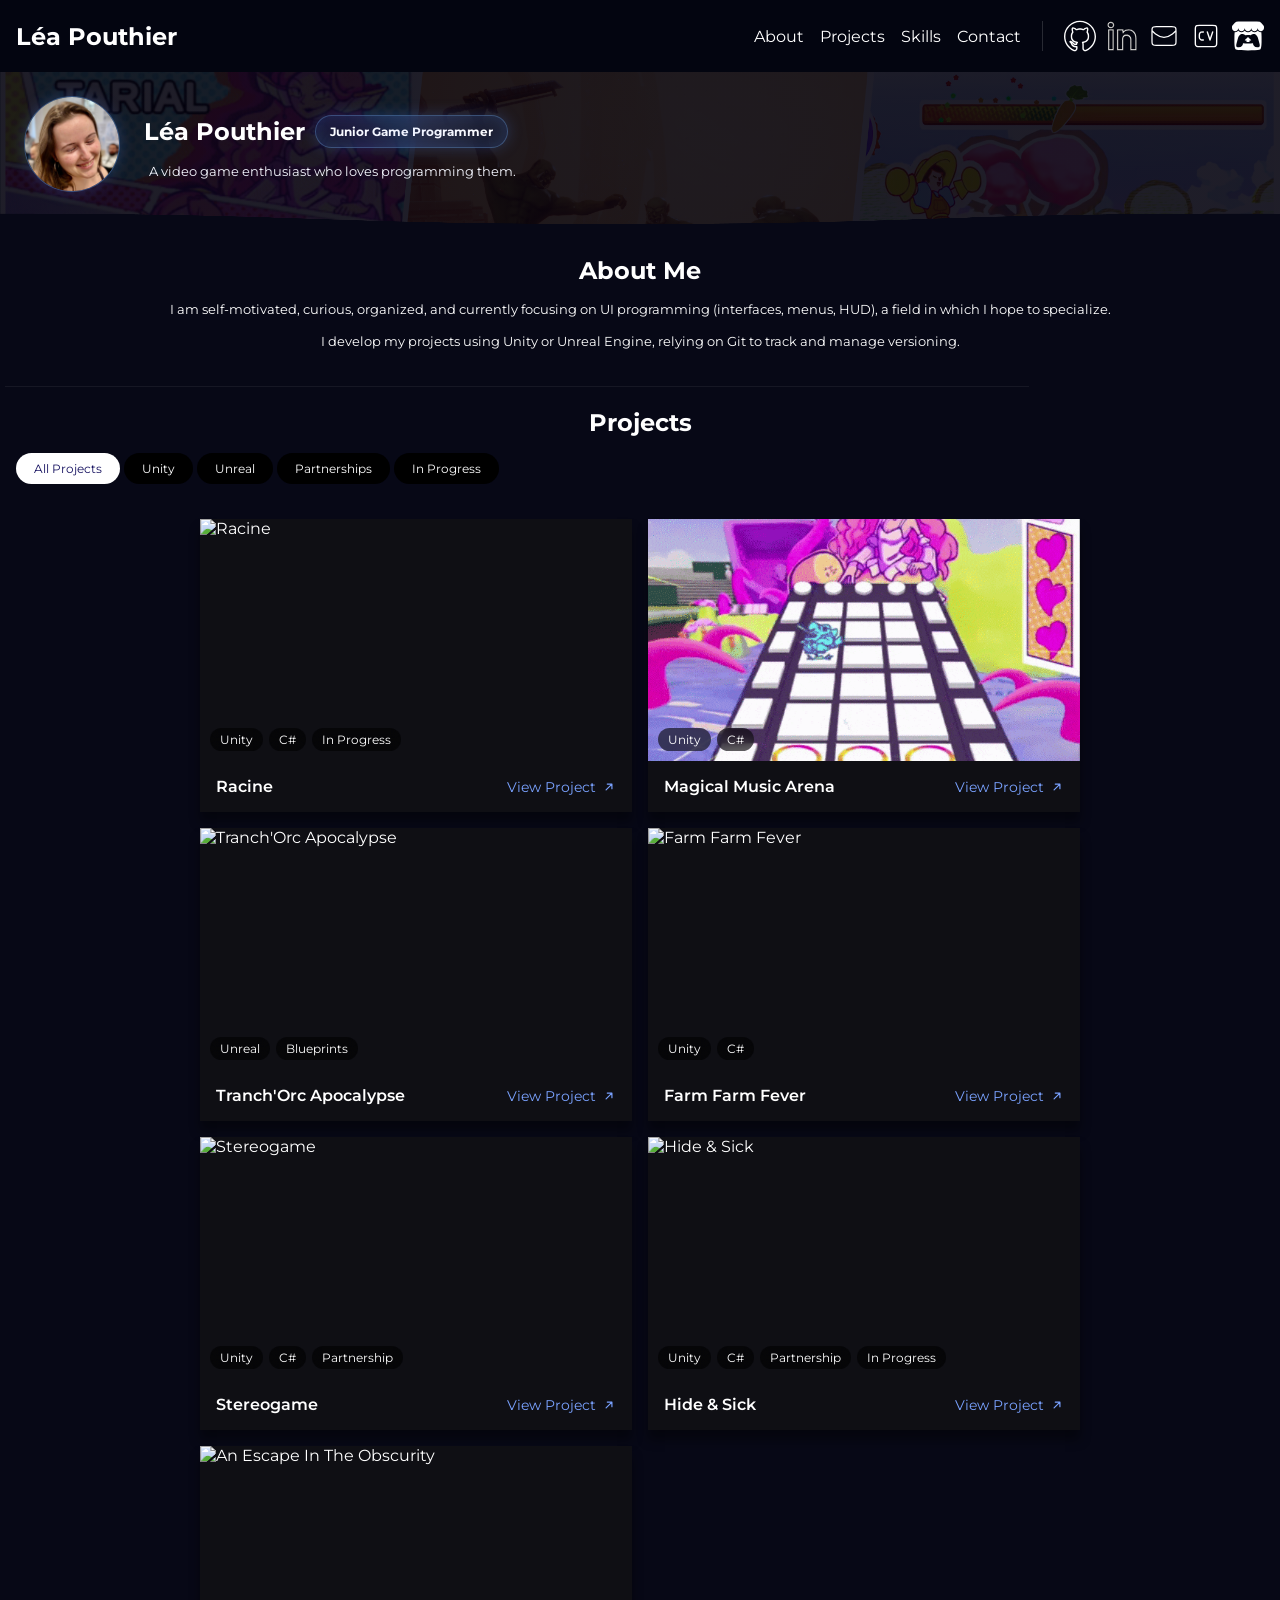
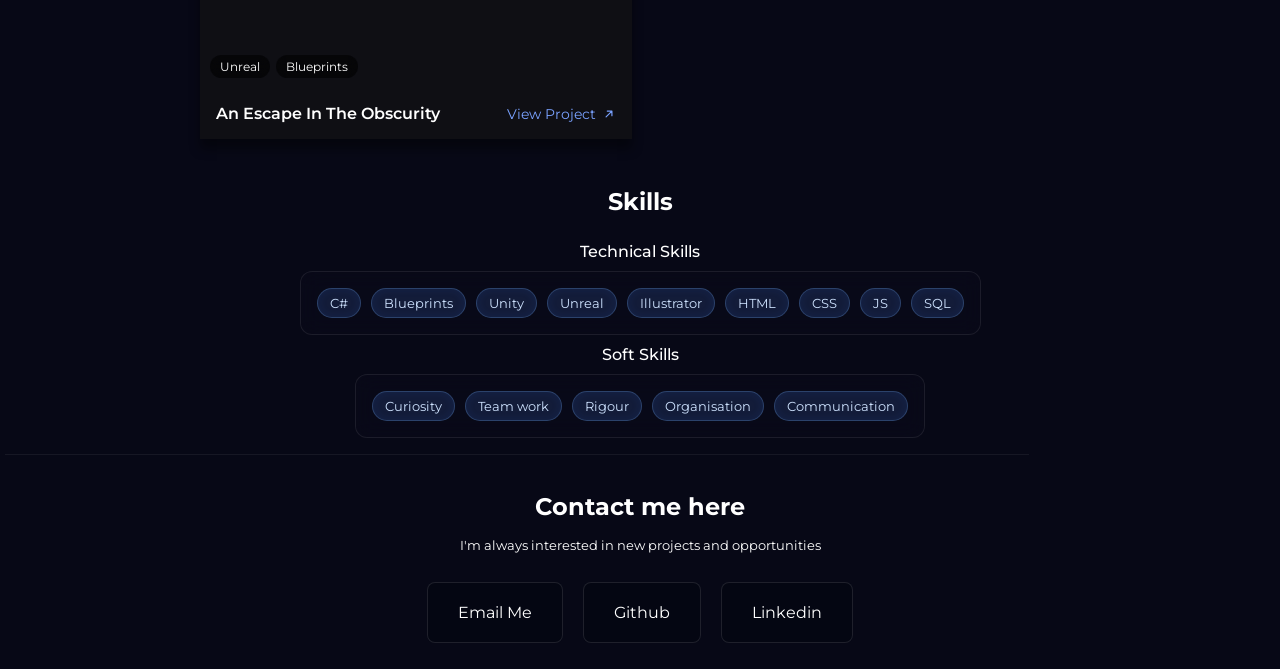
==== index.html @ e10ecc92 "full pages v1 (more images ?)" ====
<!DOCTYPE html>
<html lang="en">

<head>
    <meta charset="UTF-8">
    <meta name="viewport" content="width=device-width, initial-scale=1.0">

    <link rel="preconnect" href="https://fonts.gstatic.com" crossorigin>
    <link href="https://fonts.googleapis.com/css2?family=Montserrat:ital,wght@0,100..900;1,100..900&display=swap" rel="stylesheet">
    
    <link rel="stylesheet" href="CSS/general.css">
    <link rel="stylesheet" href="CSS/header.css">
    <link rel="stylesheet" href="CSS/hero-page.css">
    <link rel="stylesheet" href="CSS/projects.css">
    <link rel="stylesheet" href="CSS/skills.css">
    <link rel="stylesheet" href="CSS/contacts.css">
    <link rel="stylesheet" href="CSS/effects.css">

    <script src="JS/ProjectCard.js" defer></script>
    <script src="JS/DropdownMenu.js" defer></script>
    <script src="JS/ProjectFilter.js" defer></script>
    <script src="JS/SkillSet.js" defer></script>

    <title>POUTHIER Léa - Portfolio</title>

</head>

<header>

    <nav>
        <h2> Léa Pouthier </h2>

            <full-nav>

                <a href="#about"> About </a>
                <a href="#projects"> Projects </a>
                <a href="#skills"> Skills </a>
                <a href="#contacts"> Contact </a>

                <divider-vertical style="height:30px;"> </divider-vertical>

                <main-links>

                    <a href="https://github.com/elagmae">
                        <svg fill=#FFFF viewBox="0 0 24 24"xmlns="http://www.w3.org/2000/svg"><g id="SVGRepo_bgCarrier"></g><g id="SVGRepo_tracerCarrier"></g><g id="SVGRepo_iconCarrier"> <path fill-rule="evenodd" clip-rule="evenodd" d="M12 1.54545C5.94479 1.54545 1.04348 6.42167 1.04348 12.4277C1.04348 16.8374 3.6861 20.6328 7.4903 22.3403C7.88799 22.5188 8.27744 22.4482 8.58123 22.2205C8.89257 21.9871 9.11323 21.5853 9.11323 21.1128V20.5426L7.75618 20.3588C7.74631 20.3575 7.73648 20.3559 7.72671 20.354C6.97768 20.2083 6.47304 19.9453 6.10316 19.5662C5.7917 19.247 5.60192 18.8646 5.44107 18.5405C5.42204 18.5022 5.40342 18.4647 5.38505 18.4282C5.18145 18.0236 5.03633 17.7364 4.89784 17.5171C4.76321 17.304 4.65787 17.1937 4.55411 17.1249C4.28955 16.9497 4.03631 16.6531 4.03631 16.2816C4.03631 16.0778 4.1185 15.8695 4.29663 15.722C4.46448 15.583 4.66637 15.5395 4.84185 15.5395C5.06432 15.5395 5.27305 15.6076 5.44732 15.6858C5.6254 15.7657 5.80173 15.8721 5.96683 15.9821C6.36867 16.25 6.76495 16.5675 7.10004 16.9576C7.44896 17.3638 7.69554 17.6224 8.06841 17.6753C8.37359 17.7186 8.68574 17.7199 8.92914 17.7088C8.93981 17.651 8.95288 17.5898 8.96889 17.5263C8.99766 17.4123 9.03798 17.2829 9.09513 17.149C8.81903 17.0842 8.51955 16.9997 8.21846 16.8929C7.56371 16.6607 6.83548 16.3005 6.34535 15.7526C5.80695 15.1508 5.47376 14.6145 5.28766 13.9858C5.10653 13.3739 5.07692 12.7113 5.07692 11.8945C5.07692 10.6456 5.61813 9.59213 6.02356 9.03344C5.89031 8.60808 5.7509 8.05573 5.68912 7.53172C5.65119 7.20991 5.63878 6.86932 5.68999 6.56435C5.73929 6.27079 5.86521 5.91105 6.19386 5.69335C6.51135 5.48304 6.88251 5.49165 7.17256 5.54637C7.47424 5.60328 7.78715 5.72824 8.07491 5.87064C8.5435 6.10253 9.00981 6.41322 9.35917 6.67557C9.96146 6.49867 11.0262 6.27125 11.9886 6.25009C11.9962 6.24993 12.0038 6.24993 12.0114 6.25009C12.9746 6.27127 13.9923 6.49865 14.5789 6.67472C14.9281 6.41255 15.3939 6.10228 15.862 5.87064C16.1498 5.72824 16.4627 5.60328 16.7644 5.54637C17.0544 5.49165 17.4256 5.48304 17.7431 5.69335C18.0717 5.91105 18.1976 6.27079 18.2469 6.56435C18.2981 6.86932 18.2857 7.20991 18.2478 7.53172C18.186 8.05573 18.0466 8.60808 17.9134 9.03344C18.3188 9.59213 18.86 10.6456 18.86 11.8945C18.86 12.7113 18.8304 13.3739 18.6493 13.9858C18.4632 14.6145 18.13 15.1508 17.5916 15.7526C17.1015 16.3005 16.3732 16.6607 15.7185 16.8929C15.3488 17.024 14.9816 17.1215 14.6571 17.1902C14.78 17.562 14.8237 17.863 14.8237 18.0357V21.1255C14.8237 21.5964 15.043 21.9975 15.3532 22.2314C15.656 22.4598 16.0446 22.5319 16.4424 22.3567C20.2814 20.6648 22.9565 16.8603 22.9565 12.4277C22.9565 6.42167 18.0552 1.54545 12 1.54545ZM9.47621 18.7103C9.21695 18.7474 9.47471 18.7106 9.47471 18.7106L9.47202 18.7109L9.46363 18.7121L9.43515 18.7157C9.41116 18.7187 9.37728 18.7227 9.33492 18.727C9.25033 18.7356 9.13113 18.7458 8.98854 18.7526C8.70624 18.766 8.31904 18.7667 7.92203 18.7104C7.13052 18.598 6.65046 18.0378 6.33885 17.6742C6.32876 17.6624 6.31886 17.6509 6.30913 17.6395C6.20907 17.523 6.09953 17.4125 5.98201 17.307C6.08533 17.4975 6.19176 17.709 6.3068 17.9376L6.31681 17.9575C6.33465 17.993 6.35183 18.0273 6.36849 18.0605C6.54298 18.4089 6.65892 18.6403 6.8493 18.8354C7.03478 19.0255 7.32532 19.2089 7.91124 19.3249L9.70488 19.5678C9.96366 19.6029 10.1567 19.8242 10.1567 20.0858V21.1128C10.1567 21.9133 9.78216 22.6259 9.2064 23.0575C8.62309 23.4948 7.83355 23.64 7.06368 23.2944C2.90196 21.4265 0 17.2686 0 12.4277C0 5.83613 5.37667 0.5 12 0.5C18.6233 0.5 24 5.83613 24 12.4277C24 17.2954 21.0612 21.4633 16.8625 23.3136C16.0929 23.6528 15.3063 23.5045 14.7257 23.0667C14.1525 22.6344 13.7802 21.9234 13.7802 21.1255V18.0357C13.7802 17.9657 13.7313 17.5614 13.4577 17.0177C13.3807 16.8647 13.3834 16.6837 13.4649 16.5331C13.5465 16.3826 13.6965 16.2816 13.8664 16.2628C14.2086 16.225 14.787 16.1142 15.3703 15.9074C15.9643 15.6967 16.4974 15.4094 16.8145 15.0549C17.2852 14.5287 17.5196 14.1251 17.6489 13.6885C17.7831 13.2351 17.8165 12.7071 17.8165 11.8945C17.8165 10.7538 17.2169 9.79498 16.9407 9.48618C16.8134 9.34393 16.7737 9.14346 16.8372 8.96333C16.9762 8.56877 17.147 7.95628 17.2115 7.4091C17.244 7.13351 17.2458 6.90386 17.2179 6.7378C17.1992 6.6261 17.1738 6.57992 17.1641 6.56531C17.1461 6.56043 17.087 6.54932 16.9575 6.57376C16.7872 6.60589 16.5703 6.68615 16.3241 6.80799C15.8345 7.05026 15.3246 7.40853 15.0077 7.66438C14.8659 7.77889 14.6747 7.81099 14.5034 7.74908C14.1011 7.60372 13.0026 7.31957 12 7.29555C10.9929 7.31966 9.8314 7.60534 9.43357 7.74908C9.26222 7.81099 9.07104 7.77889 8.92921 7.66438C8.6123 7.40853 8.1024 7.05026 7.61281 6.80799C7.3666 6.68615 7.14974 6.60589 6.97947 6.57376C6.84991 6.54932 6.79082 6.56043 6.77288 6.56531C6.76313 6.57992 6.73777 6.6261 6.71901 6.7378C6.69113 6.90386 6.69291 7.13351 6.7254 7.4091C6.7899 7.95628 6.96075 8.56877 7.09974 8.96333C7.16319 9.14346 7.12352 9.34393 6.99626 9.48618C6.72 9.79498 6.1204 10.7538 6.1204 11.8945C6.1204 12.7071 6.15386 13.2351 6.28807 13.6885C6.4173 14.1251 6.65172 14.5287 7.1224 15.0549C7.43953 15.4094 7.97265 15.6967 8.56664 15.9074C9.14989 16.1142 9.72837 16.225 10.0705 16.2628C10.2856 16.2865 10.4637 16.4408 10.5182 16.6505C10.5728 16.8602 10.4925 17.082 10.3165 17.2079C10.1511 17.3261 10.0423 17.5378 9.98056 17.7825C9.95142 17.898 9.93711 18.0043 9.93027 18.0813C9.92688 18.1194 9.92543 18.1492 9.92481 18.1679L9.92437 18.1869C9.92729 18.4492 9.73547 18.6733 9.47621 18.7103Z"></path> </g></svg>
                    </a>

                    <a href="https://www.linkedin.com/in/elagmae/">
                        <svg fill=#FFFF height="200px" width="200px" version="1.1" id="Capa_1" xmlns="http://www.w3.org/2000/svg" xmlns:xlink="http://www.w3.org/1999/xlink" viewBox="-2.3 -2.3 50.56 50.56" xml:space="preserve" stroke="#000000" stroke-width="0.551508"><g id="SVGRepo_bgCarrier" stroke-width="0"></g><g id="SVGRepo_tracerCarrier" stroke-linecap="round" stroke-linejoin="round"></g><g id="SVGRepo_iconCarrier"> <g> <g> <path d="M5.392,0.492C2.268,0.492,0,2.647,0,5.614c0,2.966,2.223,5.119,5.284,5.119c1.588,0,2.956-0.515,3.957-1.489 c0.96-0.935,1.489-2.224,1.488-3.653C10.659,2.589,8.464,0.492,5.392,0.492z M7.847,7.811C7.227,8.414,6.34,8.733,5.284,8.733 C3.351,8.733,2,7.451,2,5.614c0-1.867,1.363-3.122,3.392-3.122c1.983,0,3.293,1.235,3.338,3.123 C8.729,6.477,8.416,7.256,7.847,7.811z"></path> <path d="M0.959,45.467h8.988V12.422H0.959V45.467z M2.959,14.422h4.988v29.044H2.959V14.422z"></path> <path d="M33.648,12.422c-4.168,0-6.72,1.439-8.198,2.792l-0.281-2.792H15v33.044h9.959V28.099c0-0.748,0.303-2.301,0.493-2.711 c1.203-2.591,2.826-2.591,5.284-2.591c2.831,0,5.223,2.655,5.223,5.797v16.874h10v-18.67 C45.959,16.92,39.577,12.422,33.648,12.422z M43.959,43.467h-6V28.593c0-4.227-3.308-7.797-7.223-7.797 c-2.512,0-5.358,0-7.099,3.75c-0.359,0.775-0.679,2.632-0.679,3.553v15.368H17V14.422h6.36l0.408,4.044h1.639l0.293-0.473 c0.667-1.074,2.776-3.572,7.948-3.572c4.966,0,10.311,3.872,10.311,12.374V43.467z"></path> </g> </g> </g></svg>
                    </a>

                    <a href="https://mail.google.com/mail/?view=cm&to=lea.pouthier@gmail.com&su=Demande%20de%20contact" target="_blank">
                        <svg width="256px" height="256px" viewBox="0 0 24 24" fill="none" xmlns="http://www.w3.org/2000/svg"><g id="SVGRepo_bgCarrier" stroke-width="0"></g><g id="SVGRepo_tracerCarrier" stroke-linecap="round" stroke-linejoin="round"></g><g id="SVGRepo_iconCarrier"> <path d="M20.9717 8C20.9717 8 16.9505 13 12.0005 13C7.05051 13 3.0293 8 3.0293 8M6.2 19H17.8C18.9201 19 19.4802 19 19.908 18.782C20.2843 18.5903 20.5903 18.2843 20.782 17.908C21 17.4802 21 16.9201 21 15.8V8.2C21 7.0799 21 6.51984 20.782 6.09202C20.5903 5.71569 20.2843 5.40973 19.908 5.21799C19.4802 5 18.9201 5 17.8 5H6.2C5.0799 5 4.51984 5 4.09202 5.21799C3.71569 5.40973 3.40973 5.71569 3.21799 6.09202C3 6.51984 3 7.07989 3 8.2V15.8C3 16.9201 3 17.4802 3.21799 17.908C3.40973 18.2843 3.71569 18.5903 4.09202 18.782C4.51984 19 5.07989 19 6.2 19Z" stroke="#ffffff" stroke-width="0.9359999999999999" stroke-linecap="round" stroke-linejoin="round"></path> </g></svg>
                    </a>

                    <a href="https://elagmae.github.io/Portfolio/Resources/POUTHIER_Léa_CV.pdf">
                        <svg width="256px" height="256px" viewBox="0 0 24.00 24.00" fill="none" xmlns="http://www.w3.org/2000/svg" transform="rotate(0)"><g id="SVGRepo_bgCarrier" stroke-width="0"></g><g id="SVGRepo_tracerCarrier" stroke-linecap="round" stroke-linejoin="round" stroke="#CCCCCC" stroke-width="0.048"></g><g id="SVGRepo_iconCarrier"> <path d="M13 9L15 15L17 9M10 15C9.06812 15 8.60218 15 8.23463 14.8478C7.74458 14.6448 7.35523 14.2554 7.15224 13.7654C7 13.3978 7 12.9319 7 12C7 11.0681 7 10.6022 7.15224 10.2346C7.35523 9.74458 7.74458 9.35523 8.23463 9.15224C8.60218 9 9.06812 9 10 9M7.2 20H16.8C17.9201 20 18.4802 20 18.908 19.782C19.2843 19.5903 19.5903 19.2843 19.782 18.908C20 18.4802 20 17.9201 20 16.8V7.2C20 6.0799 20 5.51984 19.782 5.09202C19.5903 4.71569 19.2843 4.40973 18.908 4.21799C18.4802 4 17.9201 4 16.8 4H7.2C6.0799 4 5.51984 4 5.09202 4.21799C4.71569 4.40973 4.40973 4.71569 4.21799 5.09202C4 5.51984 4 6.07989 4 7.2V16.8C4 17.9201 4 18.4802 4.21799 18.908C4.40973 19.2843 4.71569 19.5903 5.09202 19.782C5.51984 20 6.07989 20 7.2 20Z" stroke="#ffffff" stroke-width="1.032" stroke-linecap="round" stroke-linejoin="round"></path> </g></svg>
                    </a>

                    <a href="https://elagmae.itch.io">
                        <svg fill="#ffffff" viewBox="0 0 24 24" role="img" xmlns="http://www.w3.org/2000/svg" stroke="#ffffff" stroke-width="0.00024000000000000003"><g id="SVGRepo_bgCarrier" stroke-width="0"></g><g id="SVGRepo_tracerCarrier" stroke-linecap="round" stroke-linejoin="round"></g><g id="SVGRepo_iconCarrier"><path d="M3.13 1.338C2.08 1.96.02 4.328 0 4.95v1.03c0 1.303 1.22 2.45 2.325 2.45 1.33 0 2.436-1.102 2.436-2.41 0 1.308 1.07 2.41 2.4 2.41 1.328 0 2.362-1.102 2.362-2.41 0 1.308 1.137 2.41 2.466 2.41h.024c1.33 0 2.466-1.102 2.466-2.41 0 1.308 1.034 2.41 2.363 2.41 1.33 0 2.4-1.102 2.4-2.41 0 1.308 1.106 2.41 2.435 2.41C22.78 8.43 24 7.282 24 5.98V4.95c-.02-.62-2.082-2.99-3.13-3.612-3.253-.114-5.508-.134-8.87-.133-3.362 0-7.945.053-8.87.133zm6.376 6.477a2.74 2.74 0 0 1-.468.602c-.5.49-1.19.795-1.947.795a2.786 2.786 0 0 1-1.95-.795 2.618 2.618 0 0 1-.446-.59 2.749 2.749 0 0 1-.486.59 2.788 2.788 0 0 1-1.95.795.826.826 0 0 1-.264-.052 40.362 40.362 0 0 0-.168 2.95v.005l-.006 1.167c.02 2.334-.23 7.564 1.03 8.85 1.952.454 5.545.662 9.15.663 3.605 0 7.198-.21 9.15-.664 1.26-1.284 1.01-6.514 1.03-8.848l-.006-1.167v-.004a39.749 39.749 0 0 0-.168-2.95.854.854 0 0 1-.263.052 2.788 2.788 0 0 1-1.95-.795 2.691 2.691 0 0 1-.486-.59c-.127.22-.265.412-.447.59a2.786 2.786 0 0 1-1.95.794c-.76 0-1.446-.303-1.948-.793a2.74 2.74 0 0 1-.468-.602 2.738 2.738 0 0 1-.463.602 2.787 2.787 0 0 1-1.95.794h-.16a2.787 2.787 0 0 1-1.95-.793 2.738 2.738 0 0 1-.464-.602zm-2.004 2.59v.002c.795.002 1.5 0 2.373.953A20.263 20.263 0 0 1 12 11.253c.72 0 1.438.035 2.125.107.873-.953 1.578-.95 2.372-.953.376 0 1.876 0 2.92 2.934l1.123 4.028c.832 2.995-.266 3.068-1.636 3.07-2.03-.075-3.156-1.55-3.156-3.025-1.124.184-2.436.276-3.748.277-1.312 0-2.624-.093-3.748-.277 0 1.475-1.125 2.95-3.156 3.026-1.37-.004-2.468-.077-1.636-3.072l1.122-4.027c1.045-2.934 2.545-2.934 2.92-2.934zM12 12.714c-.002.002-2.14 1.964-2.523 2.662l1.4-.056v1.22c0 .056.56.033 1.123.007.562.026 1.124.05 1.124-.008v-1.22l1.4.055C14.138 14.677 12 12.713 12 12.713z"></path></g></svg>
                    </a>
                    
                </main-links>

            </full-nav>

            <button id="menu-btn" class="hamburger">
                <svg id="Layer_2" xmlns="http://www.w3.org/2000/svg" viewBox="0 0 23.22 17.74"><g id="Layer_2-2">
                    <path fill="#FFFF" d="M1.5,3h20.22c.83,0,1.5-.67,1.5-1.5s-.67-1.5-1.5-1.5H1.5C.67,0,0,.67,0,1.5s.67,1.5,1.5,1.5Z"/>
                    <path fill="#FFFF" d="M21.72,7.37H1.5c-.83,0-1.5.67-1.5,1.5s.67,1.5,1.5,1.5h20.22c.83,0,1.5-.67,1.5-1.5s-.67-1.5-1.5-1.5Z"/>
                    <path fill="#FFFF" d="M21.72,14.74H1.5c-.83,0-1.5.67-1.5,1.5s.67,1.5,1.5,1.5h20.22c.83,0,1.5-.67,1.5-1.5s-.67-1.5-1.5-1.5Z"/></g>
                </svg>
            </button>
    </nav>

    <nav-dropdown>

        <a href="#about"> About </a>
        <a href="#projects"> Projects </a>
        <a href="#skills"> Skills </a>
        <a href="#contacts"> Contact </a>

        <divider-horizontal> </divider-horizontal>

        <main-links>

            <a href="https://github.com/elagmae">
                <svg fill=#FFFF viewBox="0 0 24 24"xmlns="http://www.w3.org/2000/svg"><g id="SVGRepo_bgCarrier"></g><g id="SVGRepo_tracerCarrier"></g><g id="SVGRepo_iconCarrier"> <path fill-rule="evenodd" clip-rule="evenodd" d="M12 1.54545C5.94479 1.54545 1.04348 6.42167 1.04348 12.4277C1.04348 16.8374 3.6861 20.6328 7.4903 22.3403C7.88799 22.5188 8.27744 22.4482 8.58123 22.2205C8.89257 21.9871 9.11323 21.5853 9.11323 21.1128V20.5426L7.75618 20.3588C7.74631 20.3575 7.73648 20.3559 7.72671 20.354C6.97768 20.2083 6.47304 19.9453 6.10316 19.5662C5.7917 19.247 5.60192 18.8646 5.44107 18.5405C5.42204 18.5022 5.40342 18.4647 5.38505 18.4282C5.18145 18.0236 5.03633 17.7364 4.89784 17.5171C4.76321 17.304 4.65787 17.1937 4.55411 17.1249C4.28955 16.9497 4.03631 16.6531 4.03631 16.2816C4.03631 16.0778 4.1185 15.8695 4.29663 15.722C4.46448 15.583 4.66637 15.5395 4.84185 15.5395C5.06432 15.5395 5.27305 15.6076 5.44732 15.6858C5.6254 15.7657 5.80173 15.8721 5.96683 15.9821C6.36867 16.25 6.76495 16.5675 7.10004 16.9576C7.44896 17.3638 7.69554 17.6224 8.06841 17.6753C8.37359 17.7186 8.68574 17.7199 8.92914 17.7088C8.93981 17.651 8.95288 17.5898 8.96889 17.5263C8.99766 17.4123 9.03798 17.2829 9.09513 17.149C8.81903 17.0842 8.51955 16.9997 8.21846 16.8929C7.56371 16.6607 6.83548 16.3005 6.34535 15.7526C5.80695 15.1508 5.47376 14.6145 5.28766 13.9858C5.10653 13.3739 5.07692 12.7113 5.07692 11.8945C5.07692 10.6456 5.61813 9.59213 6.02356 9.03344C5.89031 8.60808 5.7509 8.05573 5.68912 7.53172C5.65119 7.20991 5.63878 6.86932 5.68999 6.56435C5.73929 6.27079 5.86521 5.91105 6.19386 5.69335C6.51135 5.48304 6.88251 5.49165 7.17256 5.54637C7.47424 5.60328 7.78715 5.72824 8.07491 5.87064C8.5435 6.10253 9.00981 6.41322 9.35917 6.67557C9.96146 6.49867 11.0262 6.27125 11.9886 6.25009C11.9962 6.24993 12.0038 6.24993 12.0114 6.25009C12.9746 6.27127 13.9923 6.49865 14.5789 6.67472C14.9281 6.41255 15.3939 6.10228 15.862 5.87064C16.1498 5.72824 16.4627 5.60328 16.7644 5.54637C17.0544 5.49165 17.4256 5.48304 17.7431 5.69335C18.0717 5.91105 18.1976 6.27079 18.2469 6.56435C18.2981 6.86932 18.2857 7.20991 18.2478 7.53172C18.186 8.05573 18.0466 8.60808 17.9134 9.03344C18.3188 9.59213 18.86 10.6456 18.86 11.8945C18.86 12.7113 18.8304 13.3739 18.6493 13.9858C18.4632 14.6145 18.13 15.1508 17.5916 15.7526C17.1015 16.3005 16.3732 16.6607 15.7185 16.8929C15.3488 17.024 14.9816 17.1215 14.6571 17.1902C14.78 17.562 14.8237 17.863 14.8237 18.0357V21.1255C14.8237 21.5964 15.043 21.9975 15.3532 22.2314C15.656 22.4598 16.0446 22.5319 16.4424 22.3567C20.2814 20.6648 22.9565 16.8603 22.9565 12.4277C22.9565 6.42167 18.0552 1.54545 12 1.54545ZM9.47621 18.7103C9.21695 18.7474 9.47471 18.7106 9.47471 18.7106L9.47202 18.7109L9.46363 18.7121L9.43515 18.7157C9.41116 18.7187 9.37728 18.7227 9.33492 18.727C9.25033 18.7356 9.13113 18.7458 8.98854 18.7526C8.70624 18.766 8.31904 18.7667 7.92203 18.7104C7.13052 18.598 6.65046 18.0378 6.33885 17.6742C6.32876 17.6624 6.31886 17.6509 6.30913 17.6395C6.20907 17.523 6.09953 17.4125 5.98201 17.307C6.08533 17.4975 6.19176 17.709 6.3068 17.9376L6.31681 17.9575C6.33465 17.993 6.35183 18.0273 6.36849 18.0605C6.54298 18.4089 6.65892 18.6403 6.8493 18.8354C7.03478 19.0255 7.32532 19.2089 7.91124 19.3249L9.70488 19.5678C9.96366 19.6029 10.1567 19.8242 10.1567 20.0858V21.1128C10.1567 21.9133 9.78216 22.6259 9.2064 23.0575C8.62309 23.4948 7.83355 23.64 7.06368 23.2944C2.90196 21.4265 0 17.2686 0 12.4277C0 5.83613 5.37667 0.5 12 0.5C18.6233 0.5 24 5.83613 24 12.4277C24 17.2954 21.0612 21.4633 16.8625 23.3136C16.0929 23.6528 15.3063 23.5045 14.7257 23.0667C14.1525 22.6344 13.7802 21.9234 13.7802 21.1255V18.0357C13.7802 17.9657 13.7313 17.5614 13.4577 17.0177C13.3807 16.8647 13.3834 16.6837 13.4649 16.5331C13.5465 16.3826 13.6965 16.2816 13.8664 16.2628C14.2086 16.225 14.787 16.1142 15.3703 15.9074C15.9643 15.6967 16.4974 15.4094 16.8145 15.0549C17.2852 14.5287 17.5196 14.1251 17.6489 13.6885C17.7831 13.2351 17.8165 12.7071 17.8165 11.8945C17.8165 10.7538 17.2169 9.79498 16.9407 9.48618C16.8134 9.34393 16.7737 9.14346 16.8372 8.96333C16.9762 8.56877 17.147 7.95628 17.2115 7.4091C17.244 7.13351 17.2458 6.90386 17.2179 6.7378C17.1992 6.6261 17.1738 6.57992 17.1641 6.56531C17.1461 6.56043 17.087 6.54932 16.9575 6.57376C16.7872 6.60589 16.5703 6.68615 16.3241 6.80799C15.8345 7.05026 15.3246 7.40853 15.0077 7.66438C14.8659 7.77889 14.6747 7.81099 14.5034 7.74908C14.1011 7.60372 13.0026 7.31957 12 7.29555C10.9929 7.31966 9.8314 7.60534 9.43357 7.74908C9.26222 7.81099 9.07104 7.77889 8.92921 7.66438C8.6123 7.40853 8.1024 7.05026 7.61281 6.80799C7.3666 6.68615 7.14974 6.60589 6.97947 6.57376C6.84991 6.54932 6.79082 6.56043 6.77288 6.56531C6.76313 6.57992 6.73777 6.6261 6.71901 6.7378C6.69113 6.90386 6.69291 7.13351 6.7254 7.4091C6.7899 7.95628 6.96075 8.56877 7.09974 8.96333C7.16319 9.14346 7.12352 9.34393 6.99626 9.48618C6.72 9.79498 6.1204 10.7538 6.1204 11.8945C6.1204 12.7071 6.15386 13.2351 6.28807 13.6885C6.4173 14.1251 6.65172 14.5287 7.1224 15.0549C7.43953 15.4094 7.97265 15.6967 8.56664 15.9074C9.14989 16.1142 9.72837 16.225 10.0705 16.2628C10.2856 16.2865 10.4637 16.4408 10.5182 16.6505C10.5728 16.8602 10.4925 17.082 10.3165 17.2079C10.1511 17.3261 10.0423 17.5378 9.98056 17.7825C9.95142 17.898 9.93711 18.0043 9.93027 18.0813C9.92688 18.1194 9.92543 18.1492 9.92481 18.1679L9.92437 18.1869C9.92729 18.4492 9.73547 18.6733 9.47621 18.7103Z"></path> </g></svg>
            </a>

            <a href="https://www.linkedin.com/in/elagmae/">
                <svg fill=#FFFF height="200px" width="200px" version="1.1" id="Capa_1" xmlns="http://www.w3.org/2000/svg" xmlns:xlink="http://www.w3.org/1999/xlink" viewBox="-2.3 -2.3 50.56 50.56" xml:space="preserve" stroke="#000000" stroke-width="0.551508"><g id="SVGRepo_bgCarrier" stroke-width="0"></g><g id="SVGRepo_tracerCarrier" stroke-linecap="round" stroke-linejoin="round"></g><g id="SVGRepo_iconCarrier"> <g> <g> <path d="M5.392,0.492C2.268,0.492,0,2.647,0,5.614c0,2.966,2.223,5.119,5.284,5.119c1.588,0,2.956-0.515,3.957-1.489 c0.96-0.935,1.489-2.224,1.488-3.653C10.659,2.589,8.464,0.492,5.392,0.492z M7.847,7.811C7.227,8.414,6.34,8.733,5.284,8.733 C3.351,8.733,2,7.451,2,5.614c0-1.867,1.363-3.122,3.392-3.122c1.983,0,3.293,1.235,3.338,3.123 C8.729,6.477,8.416,7.256,7.847,7.811z"></path> <path d="M0.959,45.467h8.988V12.422H0.959V45.467z M2.959,14.422h4.988v29.044H2.959V14.422z"></path> <path d="M33.648,12.422c-4.168,0-6.72,1.439-8.198,2.792l-0.281-2.792H15v33.044h9.959V28.099c0-0.748,0.303-2.301,0.493-2.711 c1.203-2.591,2.826-2.591,5.284-2.591c2.831,0,5.223,2.655,5.223,5.797v16.874h10v-18.67 C45.959,16.92,39.577,12.422,33.648,12.422z M43.959,43.467h-6V28.593c0-4.227-3.308-7.797-7.223-7.797 c-2.512,0-5.358,0-7.099,3.75c-0.359,0.775-0.679,2.632-0.679,3.553v15.368H17V14.422h6.36l0.408,4.044h1.639l0.293-0.473 c0.667-1.074,2.776-3.572,7.948-3.572c4.966,0,10.311,3.872,10.311,12.374V43.467z"></path> </g> </g> </g></svg>
            </a>

            <a href="https://mail.google.com/mail/?view=cm&to=lea.pouthier@gmail.com&su=Demande%20de%20contact" target="_blank">
                <svg width="256px" height="256px" viewBox="0 0 24 24" fill="none" xmlns="http://www.w3.org/2000/svg"><g id="SVGRepo_bgCarrier" stroke-width="0"></g><g id="SVGRepo_tracerCarrier" stroke-linecap="round" stroke-linejoin="round"></g><g id="SVGRepo_iconCarrier"> <path d="M20.9717 8C20.9717 8 16.9505 13 12.0005 13C7.05051 13 3.0293 8 3.0293 8M6.2 19H17.8C18.9201 19 19.4802 19 19.908 18.782C20.2843 18.5903 20.5903 18.2843 20.782 17.908C21 17.4802 21 16.9201 21 15.8V8.2C21 7.0799 21 6.51984 20.782 6.09202C20.5903 5.71569 20.2843 5.40973 19.908 5.21799C19.4802 5 18.9201 5 17.8 5H6.2C5.0799 5 4.51984 5 4.09202 5.21799C3.71569 5.40973 3.40973 5.71569 3.21799 6.09202C3 6.51984 3 7.07989 3 8.2V15.8C3 16.9201 3 17.4802 3.21799 17.908C3.40973 18.2843 3.71569 18.5903 4.09202 18.782C4.51984 19 5.07989 19 6.2 19Z" stroke="#ffffff" stroke-width="0.9359999999999999" stroke-linecap="round" stroke-linejoin="round"></path> </g></svg>
            </a>

            <a href="https://elagmae.github.io/Portfolio/Resources/POUTHIER_Léa_CV.pdf">
                <svg width="256px" height="256px" viewBox="0 0 24.00 24.00" fill="none" xmlns="http://www.w3.org/2000/svg" transform="rotate(0)"><g id="SVGRepo_bgCarrier" stroke-width="0"></g><g id="SVGRepo_tracerCarrier" stroke-linecap="round" stroke-linejoin="round" stroke="#CCCCCC" stroke-width="0.048"></g><g id="SVGRepo_iconCarrier"> <path d="M13 9L15 15L17 9M10 15C9.06812 15 8.60218 15 8.23463 14.8478C7.74458 14.6448 7.35523 14.2554 7.15224 13.7654C7 13.3978 7 12.9319 7 12C7 11.0681 7 10.6022 7.15224 10.2346C7.35523 9.74458 7.74458 9.35523 8.23463 9.15224C8.60218 9 9.06812 9 10 9M7.2 20H16.8C17.9201 20 18.4802 20 18.908 19.782C19.2843 19.5903 19.5903 19.2843 19.782 18.908C20 18.4802 20 17.9201 20 16.8V7.2C20 6.0799 20 5.51984 19.782 5.09202C19.5903 4.71569 19.2843 4.40973 18.908 4.21799C18.4802 4 17.9201 4 16.8 4H7.2C6.0799 4 5.51984 4 5.09202 4.21799C4.71569 4.40973 4.40973 4.71569 4.21799 5.09202C4 5.51984 4 6.07989 4 7.2V16.8C4 17.9201 4 18.4802 4.21799 18.908C4.40973 19.2843 4.71569 19.5903 5.09202 19.782C5.51984 20 6.07989 20 7.2 20Z" stroke="#ffffff" stroke-width="1.032" stroke-linecap="round" stroke-linejoin="round"></path> </g></svg>
            </a>

            <a href="https://elagmae.itch.io">
                <svg fill="#ffffff" viewBox="0 0 24 24" role="img" xmlns="http://www.w3.org/2000/svg" stroke="#ffffff" stroke-width="0.00024000000000000003"><g id="SVGRepo_bgCarrier" stroke-width="0"></g><g id="SVGRepo_tracerCarrier" stroke-linecap="round" stroke-linejoin="round"></g><g id="SVGRepo_iconCarrier"><path d="M3.13 1.338C2.08 1.96.02 4.328 0 4.95v1.03c0 1.303 1.22 2.45 2.325 2.45 1.33 0 2.436-1.102 2.436-2.41 0 1.308 1.07 2.41 2.4 2.41 1.328 0 2.362-1.102 2.362-2.41 0 1.308 1.137 2.41 2.466 2.41h.024c1.33 0 2.466-1.102 2.466-2.41 0 1.308 1.034 2.41 2.363 2.41 1.33 0 2.4-1.102 2.4-2.41 0 1.308 1.106 2.41 2.435 2.41C22.78 8.43 24 7.282 24 5.98V4.95c-.02-.62-2.082-2.99-3.13-3.612-3.253-.114-5.508-.134-8.87-.133-3.362 0-7.945.053-8.87.133zm6.376 6.477a2.74 2.74 0 0 1-.468.602c-.5.49-1.19.795-1.947.795a2.786 2.786 0 0 1-1.95-.795 2.618 2.618 0 0 1-.446-.59 2.749 2.749 0 0 1-.486.59 2.788 2.788 0 0 1-1.95.795.826.826 0 0 1-.264-.052 40.362 40.362 0 0 0-.168 2.95v.005l-.006 1.167c.02 2.334-.23 7.564 1.03 8.85 1.952.454 5.545.662 9.15.663 3.605 0 7.198-.21 9.15-.664 1.26-1.284 1.01-6.514 1.03-8.848l-.006-1.167v-.004a39.749 39.749 0 0 0-.168-2.95.854.854 0 0 1-.263.052 2.788 2.788 0 0 1-1.95-.795 2.691 2.691 0 0 1-.486-.59c-.127.22-.265.412-.447.59a2.786 2.786 0 0 1-1.95.794c-.76 0-1.446-.303-1.948-.793a2.74 2.74 0 0 1-.468-.602 2.738 2.738 0 0 1-.463.602 2.787 2.787 0 0 1-1.95.794h-.16a2.787 2.787 0 0 1-1.95-.793 2.738 2.738 0 0 1-.464-.602zm-2.004 2.59v.002c.795.002 1.5 0 2.373.953A20.263 20.263 0 0 1 12 11.253c.72 0 1.438.035 2.125.107.873-.953 1.578-.95 2.372-.953.376 0 1.876 0 2.92 2.934l1.123 4.028c.832 2.995-.266 3.068-1.636 3.07-2.03-.075-3.156-1.55-3.156-3.025-1.124.184-2.436.276-3.748.277-1.312 0-2.624-.093-3.748-.277 0 1.475-1.125 2.95-3.156 3.026-1.37-.004-2.468-.077-1.636-3.072l1.122-4.027c1.045-2.934 2.545-2.934 2.92-2.934zM12 12.714c-.002.002-2.14 1.964-2.523 2.662l1.4-.056v1.22c0 .056.56.033 1.123.007.562.026 1.124.05 1.124-.008v-1.22l1.4.055C14.138 14.677 12 12.713 12 12.713z"></path></g></svg>
            </a>
            
        </main-links>
    
    </nav-dropdown>

    <banner-profile>
        <img class="glow-shadow" src="Sources/Header/Profile.jpg">

        <profile-section>
            <role-description>
                <h2>Léa Pouthier</h2>
                <h5 class="glow-shadow"> Junior Game Programmer </h5>
            </role-description>
            
            <p>A video game enthusiast who loves programming them.</p>
        </profile-section>

    </banner-profile>

</header>

<body>

    <hero-page id="about">

        <h2> About Me </h2>

        <p>I am self-motivated, curious, organized, and currently focusing on UI programming (interfaces, menus, HUD), a field in which I hope to specialize.</p>
        <p>I develop my projects using Unity or Unreal Engine, relying on Git to track and manage versioning.</p>
        <!-- Put achievements in colored images ? cf. Figma -->

    </hero-page>

    <divider-horizontal style="width: 80%;"></divider-horizontal>

    <projects id="projects">

        <h2> Projects </h2>

        <projects-filter>

            <button data-filter="all" class="active">All Projects</button>
            <button data-filter="unity">Unity</button>
            <button data-filter="unreal">Unreal</button>
            <button data-filter="partnership">Partnerships</button>
            <button data-filter="in progress">In Progress</button>

        </projects-filter>

        <br>

        <projects-grid>

            <project-card class="active"
                title="Racine"
                image="Sources/Projects/Gifs/Racine.gif"
                tags="Unity, C#, In Progress"
                link="Pages/Racine/index.html">
            </project-card>

            <project-card class="active"
                title="Magical Music Arena"
                image="Sources/Projects/Gifs/MMA.gif"
                tags="Unity, C#"
                link="Pages/MMA/index.html">
  
            </project-card>

            <project-card class="active"
                title="Tranch'Orc Apocalypse"
                image="Sources/Projects/Gifs/TranchOrc.gif"
                tags="Unreal, Blueprints"
                link="Pages/TranchOrc/index.html">           
            </project-card>

            <project-card class="active"
                title="Farm Farm Fever"
                image="Sources/Projects/Gifs/FFF.gif"
                tags="Unity, C#"
                link="Pages/FFF/index.html">           
            </project-card>

            <project-card class="active"
                title="Stereogame"
                image="Sources/Projects/Gifs/Stereogame.gif"
                tags="Unity, C#, Partnership"
                link="Pages/Stereogame/index.html">           
            </project-card>

            <project-card class="active"
                title="Hide & Sick"
                image="Sources/Projects/Gifs/HideAndSick.gif"
                tags="Unity, C#, Partnership, In Progress"
                link="Pages/HideAndSick/index.html">
  
            </project-card>
            
            <project-card class="active"
                title="An Escape In The Obscurity"
                image="Sources/Projects/Gifs/AnEscapeInTheObscurity.gif"
                tags="Unreal, Blueprints"
                link="Pages/AnEscapeInTheObscurity/index.html">           
            </project-card>

        </projects-grid>

    </projects>

    <skills id="skills">

        <h2>Skills</h2>

        <h4> Technical Skills </h4>
        <skill-set
        tags="C#, Blueprints, Unity, Unreal, Illustrator, HTML, CSS, JS, SQL">
        </skill-set>

        <h4> Soft Skills </h4>
        <skill-set
        tags="Curiosity, Team work, Rigour, Organisation, Communication">
        </skill-set>

    </skills>

    <!-- <studies>

        <study-set> Game Design Bachelor - e-artsup Nantes </study-set>

    </studies> -->

    <divider-horizontal style="width: 80%;"></divider-horizontal>

    <contacts id="contacts">

        <h2>Contact me here</h2>
        <p> I'm always interested in new projects and opportunities </p>

        <br>

        <main-links>
            <a href=https://mail.google.com/mail/?view=cm&to=lea.pouthier@gmail.com&su=Demande%20de%20contact"">Email Me</a>
            <a href="https://github.com/elagmae">Github</a>
            <a href="https://www.linkedin.com/in/elagmae/">Linkedin</a>
        </main-links>

    </contacts>

</body>

</html>
---- CSS/general.css ----
/*#region Variables*/

*
{
    --nav-color:#030510;
    --bg: #070816;
    --bg-alt: #0D1024;

    --scrollbar-front: #141933;
    --scrollbar-back: #1e264e;

    --primary: #7B61FF;
    --primary-hover: #927BFF;

    --secondary: #58D5FF;

    --text: #F5F7FF;
    --text-muted: #B6C0E5;
    --text-soft: #7E89B8;

    --border: rgba(123,97,255,.14);
    --shadow: rgba(123,97,255,.22);
}

/*#endregion Variables*/

/*#region Body*/

html, body
{
  margin: 0;
  padding: 0;
  width: 100%;
  overflow-x: hidden;
}

*
{
    scrollbar-color: var(--scrollbar-back) var(--scrollbar-front);

    scroll-margin-top: 5rem;
    scroll-behavior: smooth;
    box-sizing: border-box;

    padding:0;
    margin:0;
}

body
{
    background-color: var(--bg);
}

/*#endregion Body*/

/*#region Fonts*/

*
{
    font-family: "Montserrat", sans-serif;
    color:white;
}

ul
{
    padding-left: 2rem;
}

p, li
{
    font-weight: normal;
    font-size: small;
}

h3
{
    font-weight:bolder;
    font-size:larger;
}

h4
{

    font-weight:500;
    font-size:medium;
}

h5
{
    font-weight:bold;
    font-size:12px;
}

span
{
    display: inline-block;
    padding-top: 8px;
    padding-bottom: 8px;
}

/*#endregion Fonts*/

/*#region Components*/

divider-horizontal
{
    display: block;
    justify-self: center !important;
    justify-content: center !important;

    width: 100%;
    height: 1px;
    background-color: rgba(255, 255, 255, 0.058);
    margin:5px;
}

divider-vertical 
{
    display: block;
    justify-self: center !important;
    justify-content: center !important;

    width: 1px;
    background-color: rgba(255,255,255,0.15);
    margin: 5px;
}

/*#endregion Components*/

/* #region Reusables */
svg
{
    display: block;

    width: 100%;
    height: 100%;
}

* a
{
    transition: 0.2s;
}

* a:hover
{
    transition:0.2s;
    transform: translateY(-5px);
}

/* #endregion Reusables */
---- CSS/header.css ----
@import "general.css";

header {width:100%;}

/*#region Banner*/

/*#region Banner-PC*/

@media (min-width: 600px)
{
    banner-profile
    {
        display: grid;
        align-items: center;
        justify-content: left !important;
        grid-template-columns: 5rem auto;
        grid-gap:1rem;
    }

    banner-profile role-description
    {
        align-items: center;
        display: flex;
    }

    banner-profile img
    {
        width: clamp(3rem, 6rem, 12rem) !important;
    }

    banner-profile profile-section
    {
        margin-left: 1rem;
        text-align: left;
    }

    banner-profile p
    {
        text-align: left;
    }
}

/*#endregion Banner-PC*/

banner-profile
{
        position: relative;
        overflow: hidden;

        justify-content: center;

        padding: 2rem;
        margin-top: 4rem;
        width: inherit;

        background-size:cover;
        background-image:
        linear-gradient(#030112a1, #030112a1),
        url("../Sources/Header/Banner.png");

        -webkit-mask-image: url("../Sources/Header/WaveMask.png");
        mask-image: url("../Sources/Header/WaveMask.png");

        -webkit-mask-repeat: repeat-x;
        mask-repeat: repeat-x;

        -webkit-mask-size: 2481px 100%;
        mask-size: 2481px 100%;

        animation: WaveAnim 8s linear infinite;
}

banner-profile h5
{
    display: block;
    align-items: center;
    margin:10px;
    justify-self: center;

    padding: 8px 14px;
    border-radius: 999px;

    position: relative;
    overflow: hidden;
}

banner-profile h5::before
{
    content: "";
    position: absolute;
    inset: -2px;

    background: linear-gradient(
    90deg,
    transparent,
    rgba(120, 152, 255, 0.125),
    transparent
    );

    animation: glowMove 8s linear infinite;
}

banner-profile h5 > * 
{
    position: relative;
    z-index: 1;
}

@keyframes glowMove 
{
    0% { transform: translateX(-100%); }
    100% { transform: translateX(100%); }
}

banner-profile p, banner-profile h3
{
    display: block;
    color:var(--text);
    margin:5px;
}

banner-profile img
{
    justify-self: center;
    border-radius: 99px;

    width: clamp(1rem, 5rem, 10rem);
    height: auto;

    object-fit: cover;
}

/*#region Banner-Mobile*/

@media (max-width: 600px)
{

    banner-profile p, banner-profile h2, banner-profile h4
    {
        text-align: center;
    }


    banner-profile
    {
        display: block;
    }

    banner-profile img{display:block;}
}

/*#endregion Banner-Mobile*/

@keyframes WaveAnim 
{
    from 
    {
        -webkit-mask-position: 0 0;
        mask-position: 0 0;
    }

    to 
    {
        -webkit-mask-position: -2481px 0;
        mask-position: -2481px 0;
    }
}

/*#endregion Banner*/

/*#region NavBar*/

/* Shows the dropdown on mobile devices*/
@media (max-width: 950px)
{
    #menu-btn { display: block; }
    full-nav, full-nav a, full-nav main-links, full-nav divider-vertical { display: none;}
}

/*Show the full navbar on wider screens.*/
@media (min-width: 950px)
{
    #menu-btn { display: none; }
    full-nav { display: flex;}
}

full-nav
{
    display: flex;
    flex-direction: row;
    margin-left:auto;
    gap : 1rem;
    align-self: center;
    align-items: center;
}

nav, nav-dropdown
{
    display: flex;
    flex-direction: row;

    top:0;

    height:20rem;
    align-items: center;

    width:inherit;
    height:auto;

    z-index: 1000;
    position:fixed;
    background-color:var(--nav-color);

    padding: 1rem;
}

nav a
{
    margin-right: auto;

    color:white;
    text-decoration: none;
}

nav button
{
    margin-left: auto;
    background: none;
    border: none;
    color: white;

    width: 20px;
    height: 20px;
}

/*#endregion NavBar*/

/*#region Dropdown*/

nav-dropdown
{
    transition: 0.2s;
    position:fixed;
    display: flex;

    flex-direction: column;
    opacity: 0;
    pointer-events: none;
    top:1.4rem;
    height:auto;
    margin-top:2rem;

}

nav-dropdown.active 
{
    transition: 0.2s;
    opacity: 1;
    background-color:#060813c5;
    pointer-events:all;
    backdrop-filter: blur(10px);
}

nav-dropdown a
{
    text-decoration: none!important;
    color:white;
    align-content: center;

    display: block;
    padding:5px;
    margin-right: auto;
}

main-links
{
    display: flex;
    margin-right: auto;
    flex-wrap: nowrap;
    gap:10px;
}

main-links a
{
    height:2rem;
    width:auto;
}

/*#endregion Dropdown*/
---- CSS/hero-page.css ----
@import "general.css";

hero-page h2, hero-page p
{
    margin:1rem;
    text-align: center;
    color:white;
}

hero-page h2
{
    margin:1rem;
}

hero-page
{
    display:block;
    padding:1rem;
}
---- CSS/projects.css ----
@import "general.css";

projects
{
    --card-height:auto;
    --card-width: 27rem;
    height:auto;
}

projects
{
    display: block;
    padding:1rem;
    /*background-color: #0c0c25 !important;*/
}

projects h2, projects p
{
    margin-bottom:1rem;
    text-align: center;
    color:white;
}

projects-grid
{
    display: grid;

    margin:1rem;

    grid-template-columns: repeat(auto-fit, var(--card-width));
    grid-gap:1rem;

    justify-content: center;
    justify-items: center;
}

project-card
{
    transition: opacity 0.2s ease, transform 0.2s ease, display;
    opacity: 0;
    height:var(--card-height);
    width:var(--card-width);
    background-color: black;
    filter:saturate(0.9), brightness(0.92);
    object-fit: cover;

    display: none;
}

project-card.active
{
    transition: 0.2s;
    opacity: 1;
    color:transparent;

    display: block;
    object-fit: cover;

    filter:saturate(1.05), brightness(1);
}

project-card:hover
{
    transition:0.2s;
    transform: translateY(-15px);
}

@media (max-width: 550px)
{
    project-card
    {
        width: 18rem;
    }
}

@media (max-width: 320px)
{
    project-card
    {
        width: 14rem;
    }
}

/*#region Filter*/

projects-filter
{
    display: block;
    justify-self: center;
    justify-content: center;
    justify-items: center;
}

projects-filter button
{
    border:none;
    background: rgba(0,0,0,0.6);

    padding: 5px 20px;
    border-radius: 999px;
    font-size: 12px;
    backdrop-filter: blur(6px);

    color:white;
}

projects-filter button 
{
  padding: 8px 18px;
  border-radius: 999px;
  border: none;
  background: #000000;
  color: #ffffff;
  cursor: pointer;
  transition: 0.25s;
}

projects-filter button.active 
{
    background: white;
    color: rgb(22, 18, 96);
    animation : Apparition 2s linear;
}

/*#endregion Filter*/
---- CSS/skills.css ----
@import "general.css";

skills h2, skills p
{
    margin:1rem;
    text-align: center;
    color:white;
}

skills h2
{
    grid-column: 1 / -1;
    display:block;
    margin:1rem;
}

skills
{
    display: grid;
    grid-gap: 10px;
    grid-template-columns: repeat(auto-fit, 1fr) ;
    justify-self: center;
    margin-bottom:1rem;
    width: 100%;
}

skill-set
{
    display: block;
    justify-self: center;
    justify-items: center;
    justify-content: center;
}

skills h4
{
    text-align:center;
}
---- CSS/contacts.css ----
@import "general.css";

contacts h2, projects p
{
    margin:1rem;
    text-align: center;
    color:white;
}

contacts
{
    display: block;
    padding:1rem;
    /*background-color: #0c0c25 !important;*/
}

contacts p 
{
    display: block;
    justify-self: center;
    text-align: center;
    color:white;
}

contacts main-links 
{
    display: flex;
    flex-direction: row;
    flex-wrap: wrap;
    justify-content: center;
    align-items: center;
    gap: 20px;

    width: 100%;
    padding: 10px 0;
}

contacts main-links a 
{
    display: block;
    text-decoration: none;
    align-self:center;
    color: white;
    padding: 20px 30px;
    border-radius: 8px;
    background: #040612;
    backdrop-filter: blur(10px);
    -webkit-backdrop-filter: blur(10px);
    transition: 0.2s ease;
    height:100%;
    border-width:1px;
    border-style: solid;
    border-color: rgba(255, 255, 255, 0.107);
}

contacts main-links a:hover 
{
    background: #1c54c4b3;
    transform: translateY(-2px);
}
---- CSS/effects.css ----
@import "general.css";

.glow-shadow
{
    transition: 0.2s;

    background: rgba(30, 60, 120, 0.25);
    backdrop-filter: blur(10px);
    -webkit-backdrop-filter: blur(10px);

    border: 1px solid rgba(120, 180, 255, 0.35);

    box-shadow:
    0 0 15px rgba(80, 140, 255, 0.25),
    inset 0 0 15px rgba(80, 140, 255, 0.15);
}
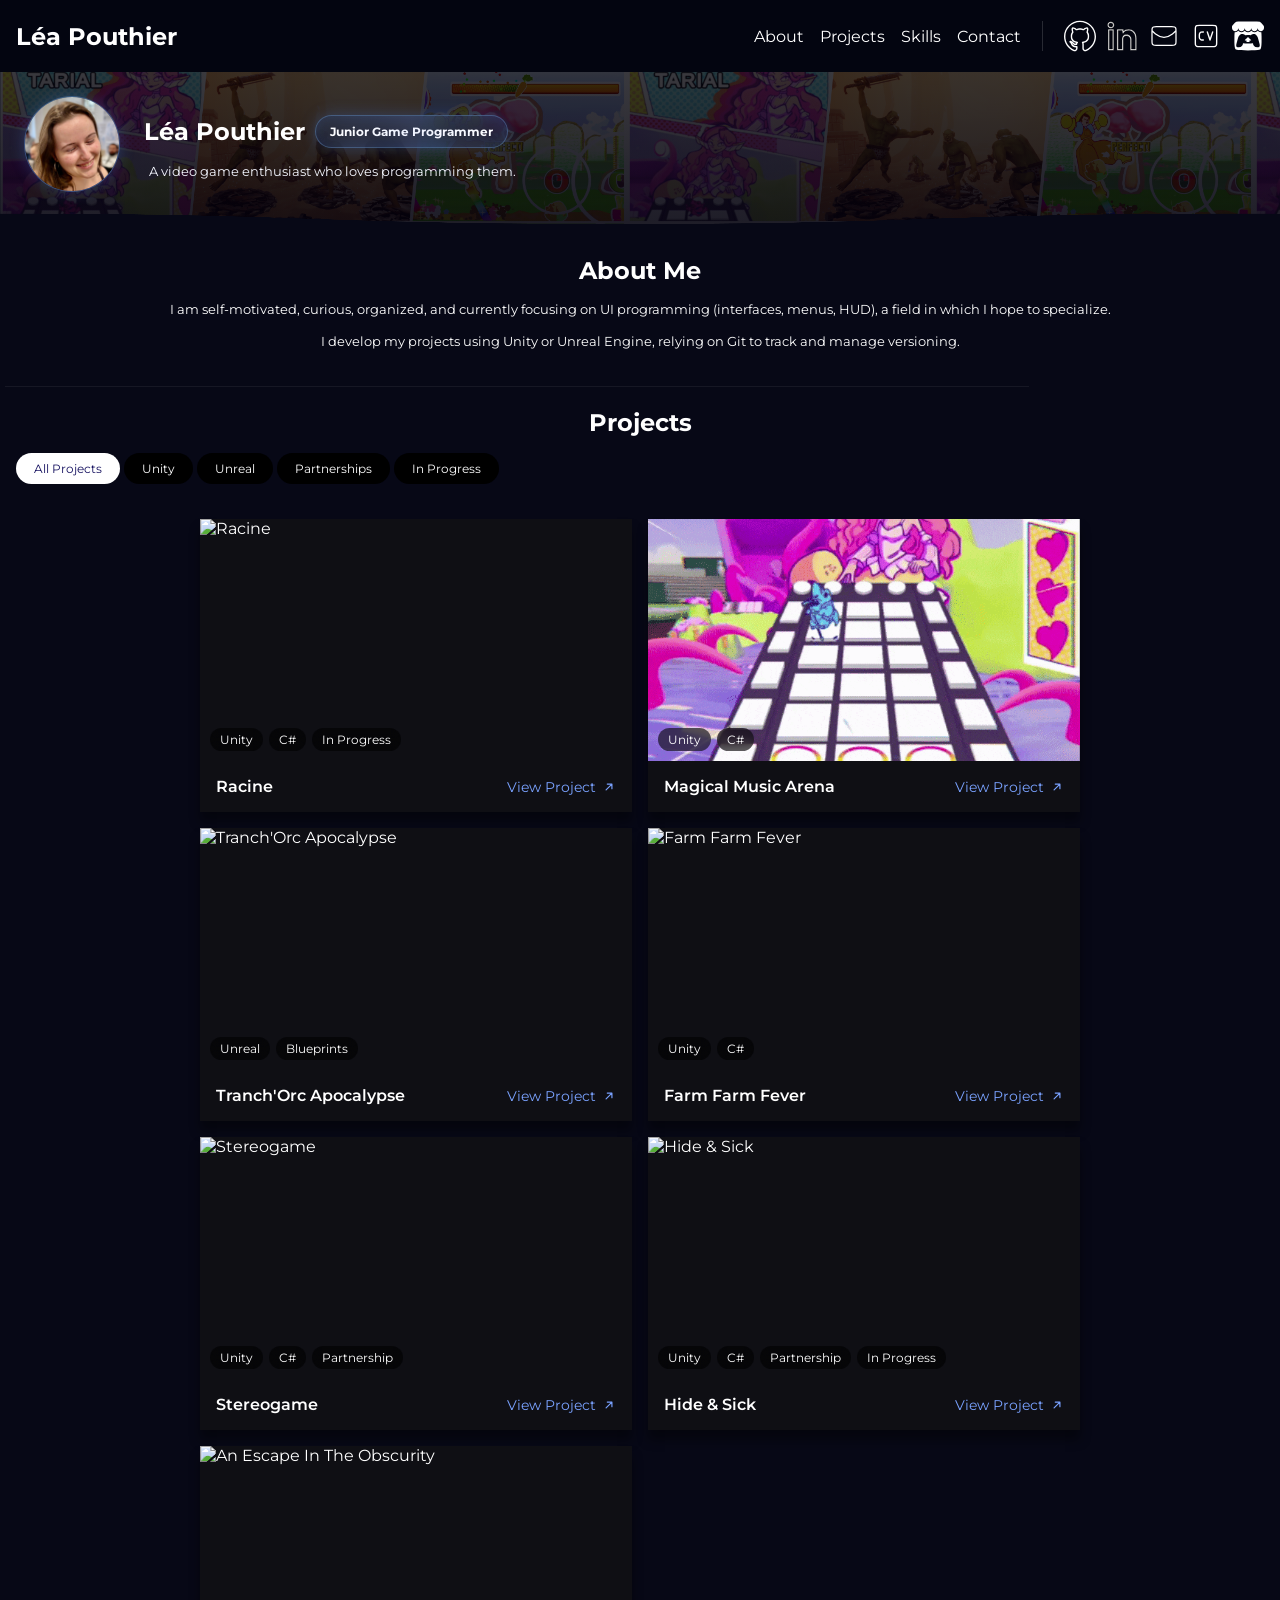
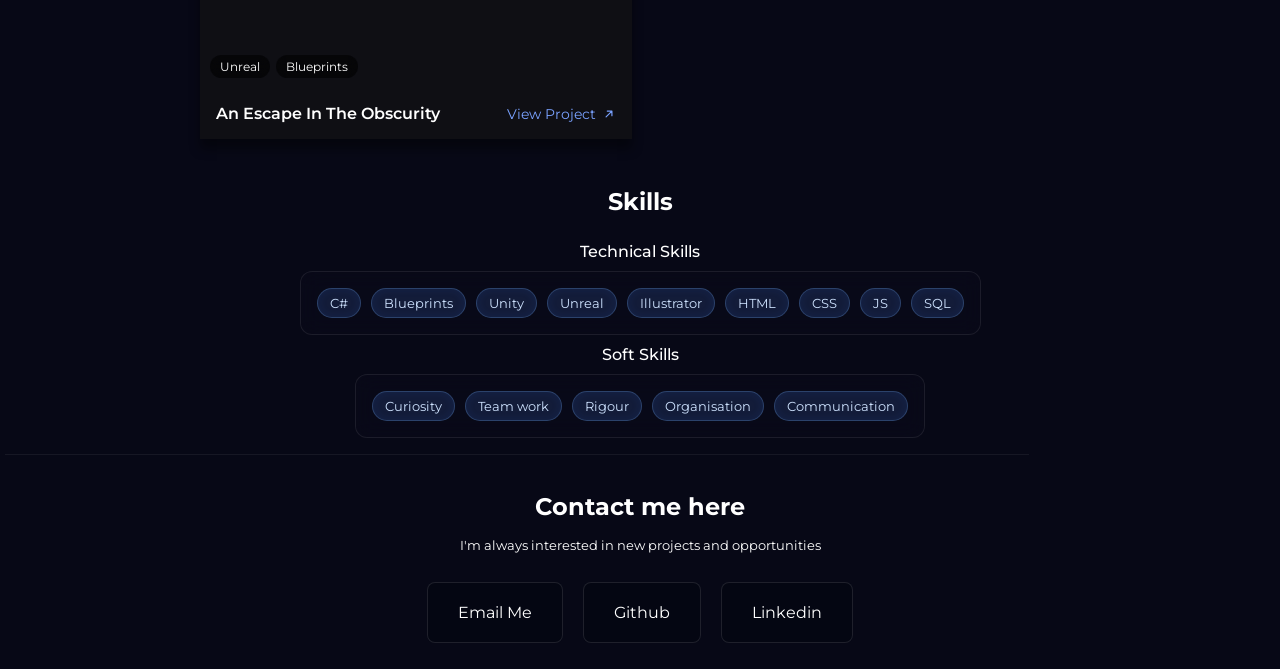
==== commit 0fd14fb1: "forgot html" ====
--- a/index.html
+++ b/index.html
@@ -104,7 +104,6 @@
             <a href="https://elagmae.itch.io">
                 <svg fill="#ffffff" viewBox="0 0 24 24" role="img" xmlns="http://www.w3.org/2000/svg" stroke="#ffffff" stroke-width="0.00024000000000000003"><g id="SVGRepo_bgCarrier" stroke-width="0"></g><g id="SVGRepo_tracerCarrier" stroke-linecap="round" stroke-linejoin="round"></g><g id="SVGRepo_iconCarrier"><path d="M3.13 1.338C2.08 1.96.02 4.328 0 4.95v1.03c0 1.303 1.22 2.45 2.325 2.45 1.33 0 2.436-1.102 2.436-2.41 0 1.308 1.07 2.41 2.4 2.41 1.328 0 2.362-1.102 2.362-2.41 0 1.308 1.137 2.41 2.466 2.41h.024c1.33 0 2.466-1.102 2.466-2.41 0 1.308 1.034 2.41 2.363 2.41 1.33 0 2.4-1.102 2.4-2.41 0 1.308 1.106 2.41 2.435 2.41C22.78 8.43 24 7.282 24 5.98V4.95c-.02-.62-2.082-2.99-3.13-3.612-3.253-.114-5.508-.134-8.87-.133-3.362 0-7.945.053-8.87.133zm6.376 6.477a2.74 2.74 0 0 1-.468.602c-.5.49-1.19.795-1.947.795a2.786 2.786 0 0 1-1.95-.795 2.618 2.618 0 0 1-.446-.59 2.749 2.749 0 0 1-.486.59 2.788 2.788 0 0 1-1.95.795.826.826 0 0 1-.264-.052 40.362 40.362 0 0 0-.168 2.95v.005l-.006 1.167c.02 2.334-.23 7.564 1.03 8.85 1.952.454 5.545.662 9.15.663 3.605 0 7.198-.21 9.15-.664 1.26-1.284 1.01-6.514 1.03-8.848l-.006-1.167v-.004a39.749 39.749 0 0 0-.168-2.95.854.854 0 0 1-.263.052 2.788 2.788 0 0 1-1.95-.795 2.691 2.691 0 0 1-.486-.59c-.127.22-.265.412-.447.59a2.786 2.786 0 0 1-1.95.794c-.76 0-1.446-.303-1.948-.793a2.74 2.74 0 0 1-.468-.602 2.738 2.738 0 0 1-.463.602 2.787 2.787 0 0 1-1.95.794h-.16a2.787 2.787 0 0 1-1.95-.793 2.738 2.738 0 0 1-.464-.602zm-2.004 2.59v.002c.795.002 1.5 0 2.373.953A20.263 20.263 0 0 1 12 11.253c.72 0 1.438.035 2.125.107.873-.953 1.578-.95 2.372-.953.376 0 1.876 0 2.92 2.934l1.123 4.028c.832 2.995-.266 3.068-1.636 3.07-2.03-.075-3.156-1.55-3.156-3.025-1.124.184-2.436.276-3.748.277-1.312 0-2.624-.093-3.748-.277 0 1.475-1.125 2.95-3.156 3.026-1.37-.004-2.468-.077-1.636-3.072l1.122-4.027c1.045-2.934 2.545-2.934 2.92-2.934zM12 12.714c-.002.002-2.14 1.964-2.523 2.662l1.4-.056v1.22c0 .056.56.033 1.123.007.562.026 1.124.05 1.124-.008v-1.22l1.4.055C14.138 14.677 12 12.713 12 12.713z"></path></g></svg>
             </a>
-            
         </main-links>
     
     </nav-dropdown>
--- a/CSS/header.css
+++ b/CSS/header.css
@@ -53,9 +53,9 @@
         margin-top: 4rem;
         width: inherit;
 
-        background-size:cover;
+        background-size:contain;
         background-image:
-        linear-gradient(#030112a1, #030112a1),
+        linear-gradient(#03011243, #030112a1),
         url("../Sources/Header/Banner.png");
 
         -webkit-mask-image: url("../Sources/Header/WaveMask.png");
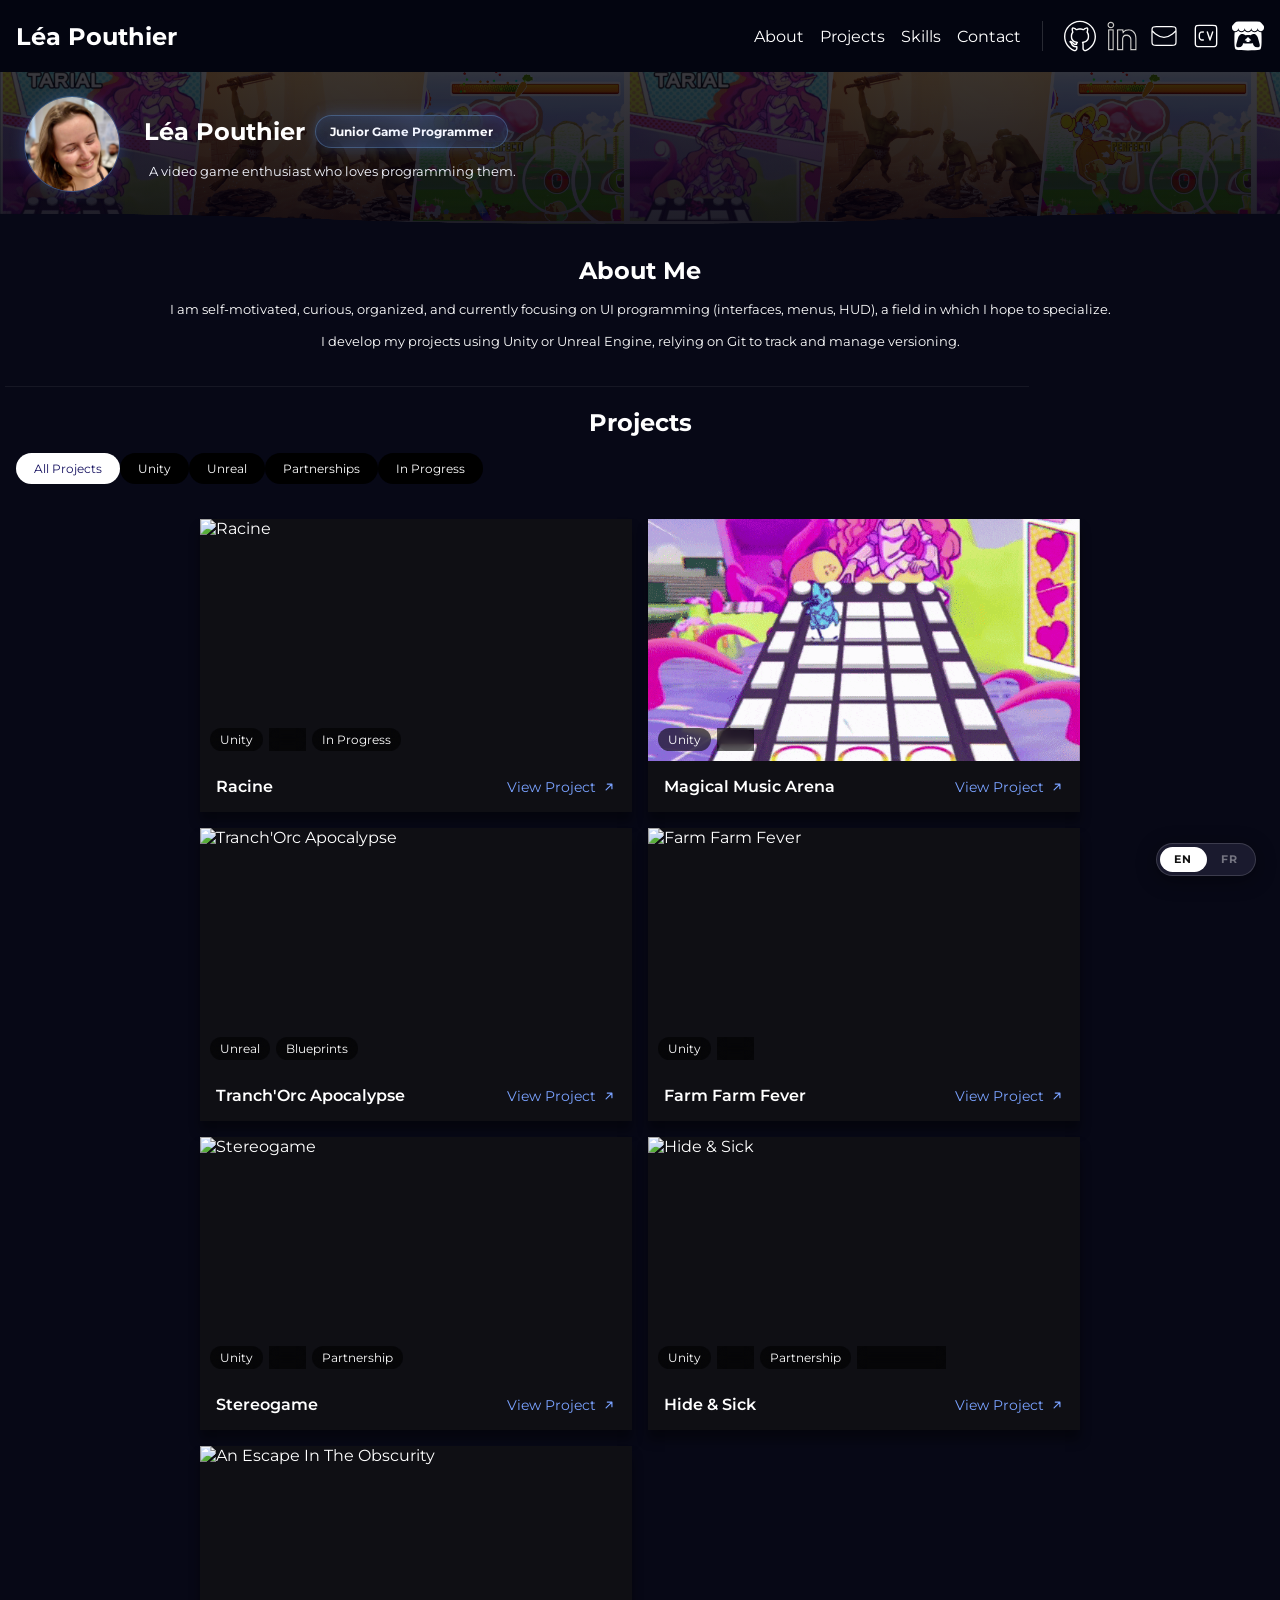
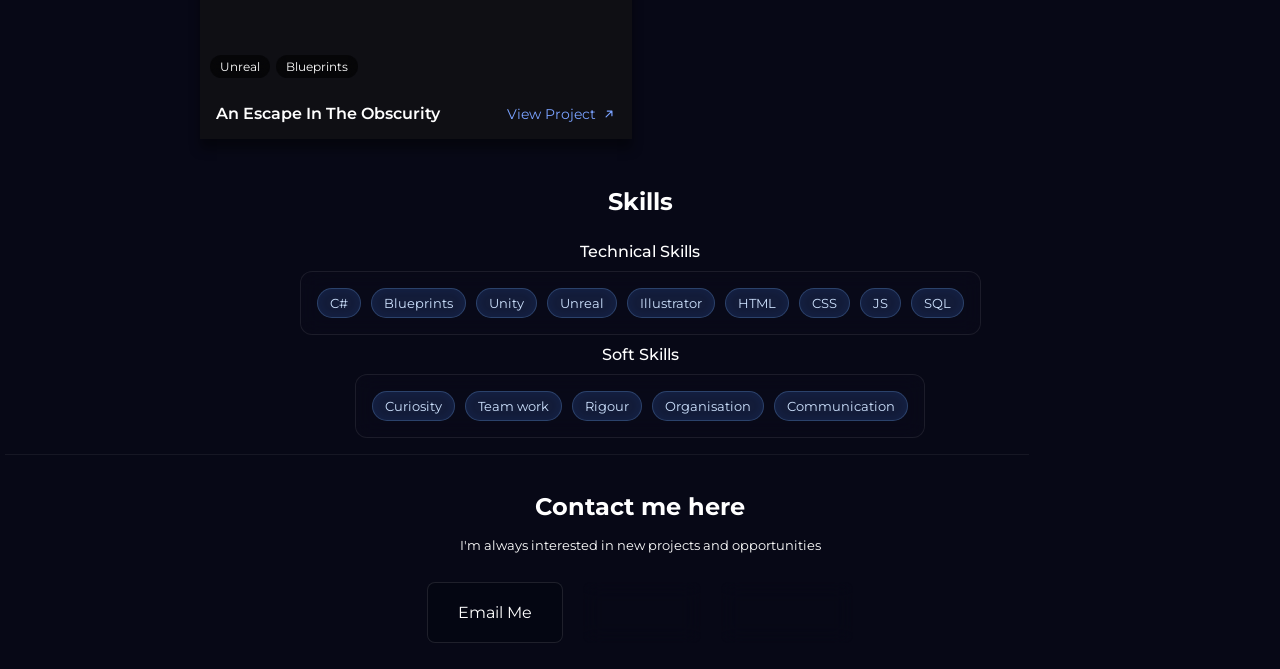
==== commit 937c2caa: "update" ====
--- a/index.html
+++ b/index.html
@@ -15,13 +15,125 @@
     <link rel="stylesheet" href="CSS/skills.css">
     <link rel="stylesheet" href="CSS/contacts.css">
     <link rel="stylesheet" href="CSS/effects.css">
+    <link rel="stylesheet" href="CSS/langToggle.css">
 
     <script src="JS/ProjectCard.js" defer></script>
     <script src="JS/DropdownMenu.js" defer></script>
     <script src="JS/ProjectFilter.js" defer></script>
     <script src="JS/SkillSet.js" defer></script>
 
-    <title>POUTHIER Léa - Portfolio</title>
+    <script src="home.data.js"></script>
+    <script src="home.data.fr.js"></script>
+
+    <script defer>
+
+    // ── LangToggle inline (page principale, pas de renderPage sur projet) ──────
+
+    const STORAGE_KEY = "portfolio-lang";
+
+    function getCurrentLang() {
+        return localStorage.getItem(STORAGE_KEY) || "en";
+    }
+
+    function updateSlider(activeBtn, firstBtn) {
+        const slider = document.querySelector("#lang-toggle .lt-slider");
+        if (!slider) return;
+        slider.style.width     = activeBtn.offsetWidth + "px";
+        slider.style.transform = `translateX(${activeBtn.offsetLeft - firstBtn.offsetLeft}px)`;
+    }
+
+    function renderHome(data) {
+        document.title = data.title;
+
+        // ── Nav ───────────────────────────────────────────────────────────────
+        document.getElementById("nav-about").textContent    = data.nav.about;
+        document.getElementById("nav-projects").textContent = data.nav.projects;
+        document.getElementById("nav-skills").textContent   = data.nav.skills;
+        document.getElementById("nav-contact").textContent  = data.nav.contact;
+
+        // dropdown mobile aussi
+        document.getElementById("drop-about").textContent    = data.nav.about;
+        document.getElementById("drop-projects").textContent = data.nav.projects;
+        document.getElementById("drop-skills").textContent   = data.nav.skills;
+        document.getElementById("drop-contact").textContent  = data.nav.contact;
+
+        // ── Banner ────────────────────────────────────────────────────────────
+        document.getElementById("banner-role").textContent        = data.banner.role;
+        document.getElementById("banner-description").textContent = data.banner.description;
+
+        // ── About ─────────────────────────────────────────────────────────────
+        document.getElementById("about-title").textContent = data.about.title;
+        document.getElementById("about-content").innerHTML =
+            data.about.paragraphs.map(p => `<p>${p}</p>`).join("");
+
+        // ── Projects ──────────────────────────────────────────────────────────
+        document.getElementById("projects-title").textContent = data.projects.title;
+        const filterEl = document.getElementById("projects-filter");
+        filterEl.innerHTML = data.projects.filters.map((f, i) =>
+            `<button data-filter="${f.value}"${i === 0 ? ' class="active"' : ''}>${f.label}</button>`
+        ).join("");
+
+        // ── Skills ────────────────────────────────────────────────────────────
+        document.getElementById("skills-title").textContent     = data.skills.title;
+        document.getElementById("skills-technical").textContent = data.skills.technical;
+        document.getElementById("skills-soft").textContent      = data.skills.soft;
+        document.getElementById("skills-soft-set").setAttribute("tags", data.skills.softTags);
+
+        // ── Contact ───────────────────────────────────────────────────────────
+        document.getElementById("contact-title").textContent       = data.contact.title;
+        document.getElementById("contact-description").textContent = data.contact.description;
+    }
+
+    function setLang(lang) {
+        localStorage.setItem(STORAGE_KEY, lang);
+
+        const buttons  = document.querySelectorAll("#lang-toggle button");
+        const firstBtn = buttons[0];
+
+        buttons.forEach(btn => btn.classList.toggle("active", btn.dataset.lang === lang));
+        const activeBtn = document.querySelector(`#lang-toggle button[data-lang="${lang}"]`);
+        updateSlider(activeBtn, firstBtn);
+
+        const data = lang === "fr" ? HOME_FR : HOME_EN;
+        renderHome(data);
+    }
+
+    function injectToggle() {
+        const toggle = document.createElement("div");
+        toggle.id = "lang-toggle";
+        toggle.setAttribute("role", "group");
+        toggle.setAttribute("aria-label", "Language selector");
+        toggle.innerHTML = `
+            <div class="lt-slider"></div>
+            <button data-lang="en">EN</button>
+            <button data-lang="fr">FR</button>
+        `;
+        toggle.querySelectorAll("button").forEach(btn => {
+            btn.addEventListener("click", () => setLang(btn.dataset.lang));
+        });
+        document.body.appendChild(toggle);
+    }
+
+    document.addEventListener("DOMContentLoaded", () => {
+        injectToggle();
+
+        const lang    = getCurrentLang();
+        const buttons = document.querySelectorAll("#lang-toggle button");
+        const active  = document.querySelector(`#lang-toggle button[data-lang="${lang}"]`);
+
+        buttons.forEach(btn => btn.classList.toggle("active", btn.dataset.lang === lang));
+        requestAnimationFrame(() => updateSlider(active, buttons[0]));
+
+        renderHome(lang === "fr" ? HOME_FR : HOME_EN);
+    });
+
+    window.addEventListener("resize", () => {
+        const active   = document.querySelector("#lang-toggle button.active");
+        const firstBtn = document.querySelector("#lang-toggle button");
+        if (active && firstBtn) updateSlider(active, firstBtn);
+    });
+
+    </script>
 
 </head>
 
@@ -32,10 +144,10 @@
 
             <full-nav>
 
-                <a href="#about"> About </a>
-                <a href="#projects"> Projects </a>
-                <a href="#skills"> Skills </a>
-                <a href="#contacts"> Contact </a>
+                <a id="nav-about"    href="#about"></a>
+                <a id="nav-projects" href="#projects"></a>
+                <a id="nav-skills"   href="#skills"></a>
+                <a id="nav-contact"  href="#contacts"></a>
 
                 <divider-vertical style="height:30px;"> </divider-vertical>
 
@@ -76,10 +188,10 @@
 
     <nav-dropdown>
 
-        <a href="#about"> About </a>
-        <a href="#projects"> Projects </a>
-        <a href="#skills"> Skills </a>
-        <a href="#contacts"> Contact </a>
+        <a id="drop-about"    href="#about"></a>
+        <a id="drop-projects" href="#projects"></a>
+        <a id="drop-skills"   href="#skills"></a>
+        <a id="drop-contact"  href="#contacts"></a>
 
         <divider-horizontal> </divider-horizontal>
 
@@ -114,10 +226,10 @@
         <profile-section>
             <role-description>
                 <h2>Léa Pouthier</h2>
-                <h5 class="glow-shadow"> Junior Game Programmer </h5>
+                <h5 id="banner-role" class="glow-shadow"></h5>
             </role-description>
             
-            <p>A video game enthusiast who loves programming them.</p>
+            <p id="banner-description"></p>
         </profile-section>
 
     </banner-profile>
@@ -128,11 +240,8 @@
 
     <hero-page id="about">
 
-        <h2> About Me </h2>
-
-        <p>I am self-motivated, curious, organized, and currently focusing on UI programming (interfaces, menus, HUD), a field in which I hope to specialize.</p>
-        <p>I develop my projects using Unity or Unreal Engine, relying on Git to track and manage versioning.</p>
-        <!-- Put achievements in colored images ? cf. Figma -->
+        <h2 id="about-title"></h2>
+        <div id="about-content"></div>
 
     </hero-page>
 
@@ -140,17 +249,9 @@
 
     <projects id="projects">
 
-        <h2> Projects </h2>
-
-        <projects-filter>
-
-            <button data-filter="all" class="active">All Projects</button>
-            <button data-filter="unity">Unity</button>
-            <button data-filter="unreal">Unreal</button>
-            <button data-filter="partnership">Partnerships</button>
-            <button data-filter="in progress">In Progress</button>
-
-        </projects-filter>
+        <h2 id="projects-title"></h2>
+
+        <projects-filter id="projects-filter"></projects-filter>
 
         <br>
 
@@ -168,7 +269,6 @@
                 image="Sources/Projects/Gifs/MMA.gif"
                 tags="Unity, C#"
                 link="Pages/MMA/index.html">
-  
             </project-card>
 
             <project-card class="active"
@@ -197,7 +297,6 @@
                 image="Sources/Projects/Gifs/HideAndSick.gif"
                 tags="Unity, C#, Partnership, In Progress"
                 link="Pages/HideAndSick/index.html">
-  
             </project-card>
             
             <project-card class="active"
@@ -213,37 +312,27 @@
 
     <skills id="skills">
 
-        <h2>Skills</h2>
-
-        <h4> Technical Skills </h4>
-        <skill-set
-        tags="C#, Blueprints, Unity, Unreal, Illustrator, HTML, CSS, JS, SQL">
-        </skill-set>
-
-        <h4> Soft Skills </h4>
-        <skill-set
-        tags="Curiosity, Team work, Rigour, Organisation, Communication">
-        </skill-set>
+        <h2 id="skills-title"></h2>
+
+        <h4 id="skills-technical"></h4>
+        <skill-set tags="C#, Blueprints, Unity, Unreal, Illustrator, HTML, CSS, JS, SQL"></skill-set>
+
+        <h4 id="skills-soft"></h4>
+        <skill-set id="skills-soft-set"></skill-set>
 
     </skills>
 
-    <!-- <studies>
-
-        <study-set> Game Design Bachelor - e-artsup Nantes </study-set>
-
-    </studies> -->
-
     <divider-horizontal style="width: 80%;"></divider-horizontal>
 
     <contacts id="contacts">
 
-        <h2>Contact me here</h2>
-        <p> I'm always interested in new projects and opportunities </p>
+        <h2 id="contact-title"></h2>
+        <p id="contact-description"></p>
 
         <br>
 
         <main-links>
-            <a href=https://mail.google.com/mail/?view=cm&to=lea.pouthier@gmail.com&su=Demande%20de%20contact"">Email Me</a>
+            <a href="https://mail.google.com/mail/?view=cm&to=lea.pouthier@gmail.com&su=Demande%20de%20contact">Email Me</a>
             <a href="https://github.com/elagmae">Github</a>
             <a href="https://www.linkedin.com/in/elagmae/">Linkedin</a>
         </main-links>
@@ -252,4 +341,4 @@
 
 </body>
 
-</html>+</html>
--- a/CSS/langToggle.css
+++ b/CSS/langToggle.css
@@ -0,0 +1,53 @@
+/* ── Language Toggle ─────────────────────────────────────────────────────────── */
+
+#lang-toggle {
+    position: fixed;
+    bottom: 1.5rem;
+    right: 1.5rem;
+    z-index: 1000;
+
+    display: inline-flex;
+    align-items: center;
+    background: var(--color-surface, #1a1a2e);
+    border: 1px solid var(--color-border, rgba(255,255,255,0.15));
+    border-radius: 999px;
+    padding: 3px;
+    cursor: pointer;
+    user-select: none;
+
+    box-shadow: 0 4px 20px rgba(0,0,0,0.4);
+}
+
+#lang-toggle .lt-slider {
+    position: absolute;
+    top: 3px;
+    left: 3px;
+    height: calc(100% - 6px);
+    border-radius: 999px;
+    background: #fff;
+    pointer-events: none;
+    will-change: transform;
+    transition: transform 0.25s cubic-bezier(0.4, 0, 0.2, 1),
+                width    0.25s cubic-bezier(0.4, 0, 0.2, 1);
+}
+
+#lang-toggle button {
+    position: relative;
+    z-index: 1;
+    border: none;
+    background: transparent;
+    border-radius: 999px;
+    padding: 0.35rem 0.9rem;
+    font-family: 'Montserrat', sans-serif;
+    font-size: 0.7rem;
+    font-weight: 700;
+    letter-spacing: 0.08em;
+    cursor: pointer;
+    color: rgba(255,255,255,0.4);
+    transition: color 0.2s ease;
+    white-space: nowrap;
+}
+
+#lang-toggle button.active {
+    color: #111;
+}
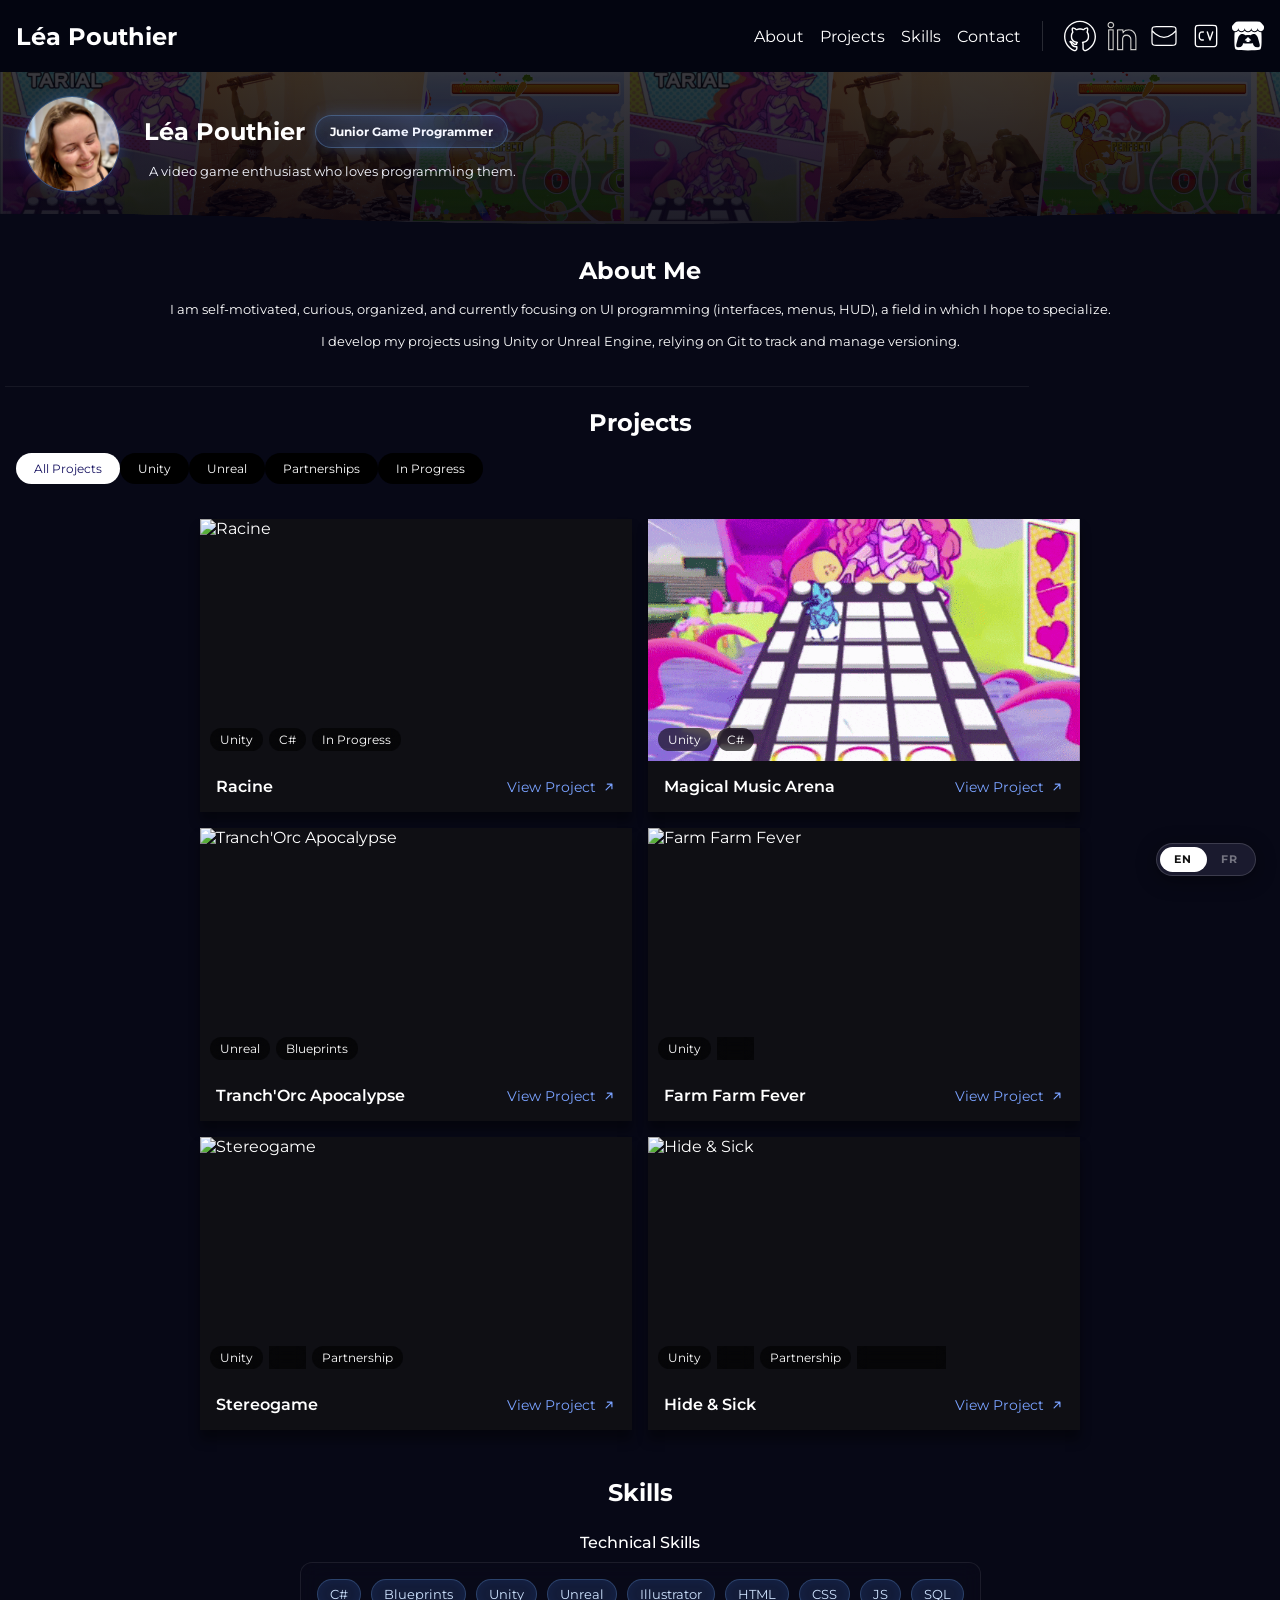
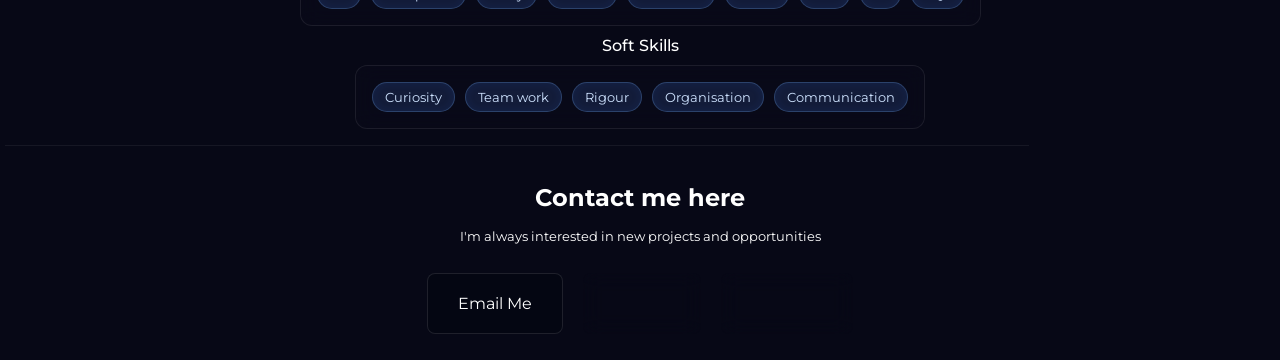
==== commit 614e2eef: "fix filter" ====
--- a/index.html
+++ b/index.html
@@ -299,12 +299,12 @@
                 link="Pages/HideAndSick/index.html">
             </project-card>
             
-            <project-card class="active"
+            <!-- <project-card class="active"
                 title="An Escape In The Obscurity"
                 image="Sources/Projects/Gifs/AnEscapeInTheObscurity.gif"
                 tags="Unreal, Blueprints"
                 link="Pages/AnEscapeInTheObscurity/index.html">           
-            </project-card>
+            </project-card> -->
 
         </projects-grid>
 
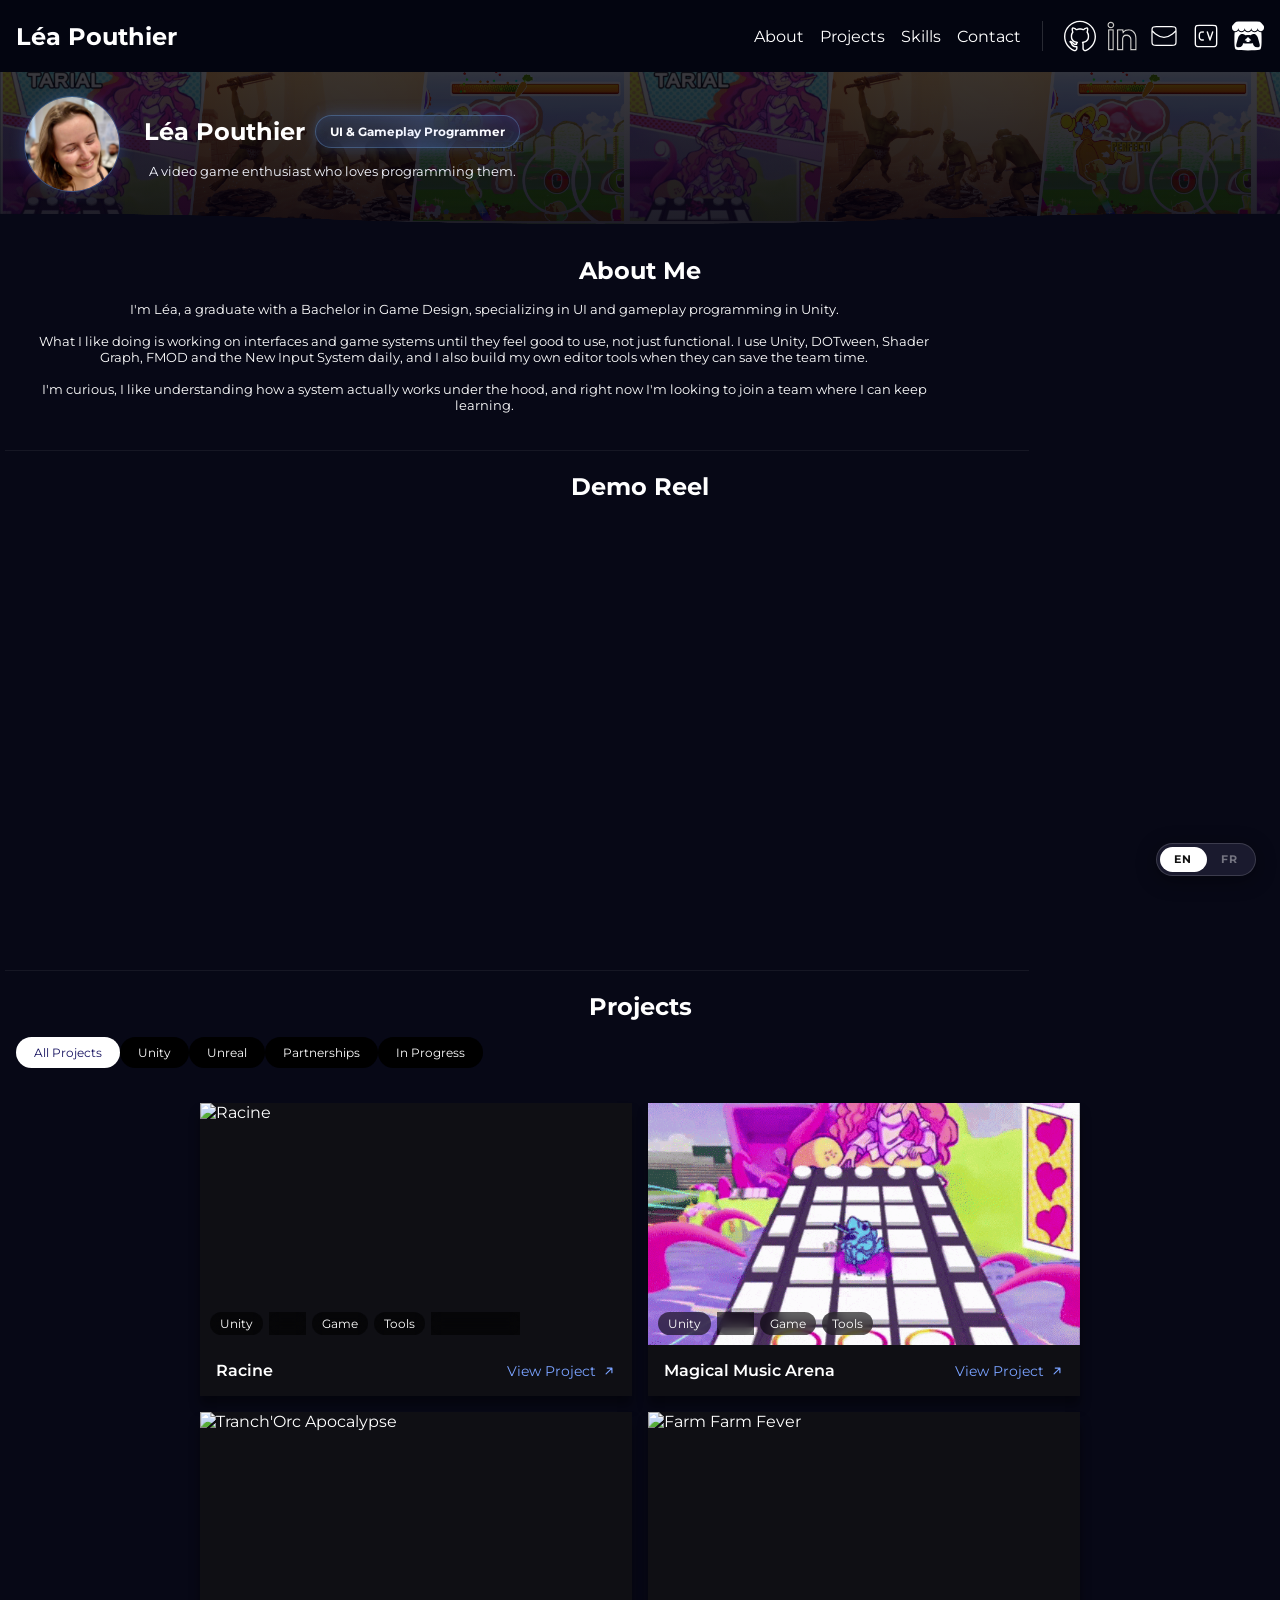
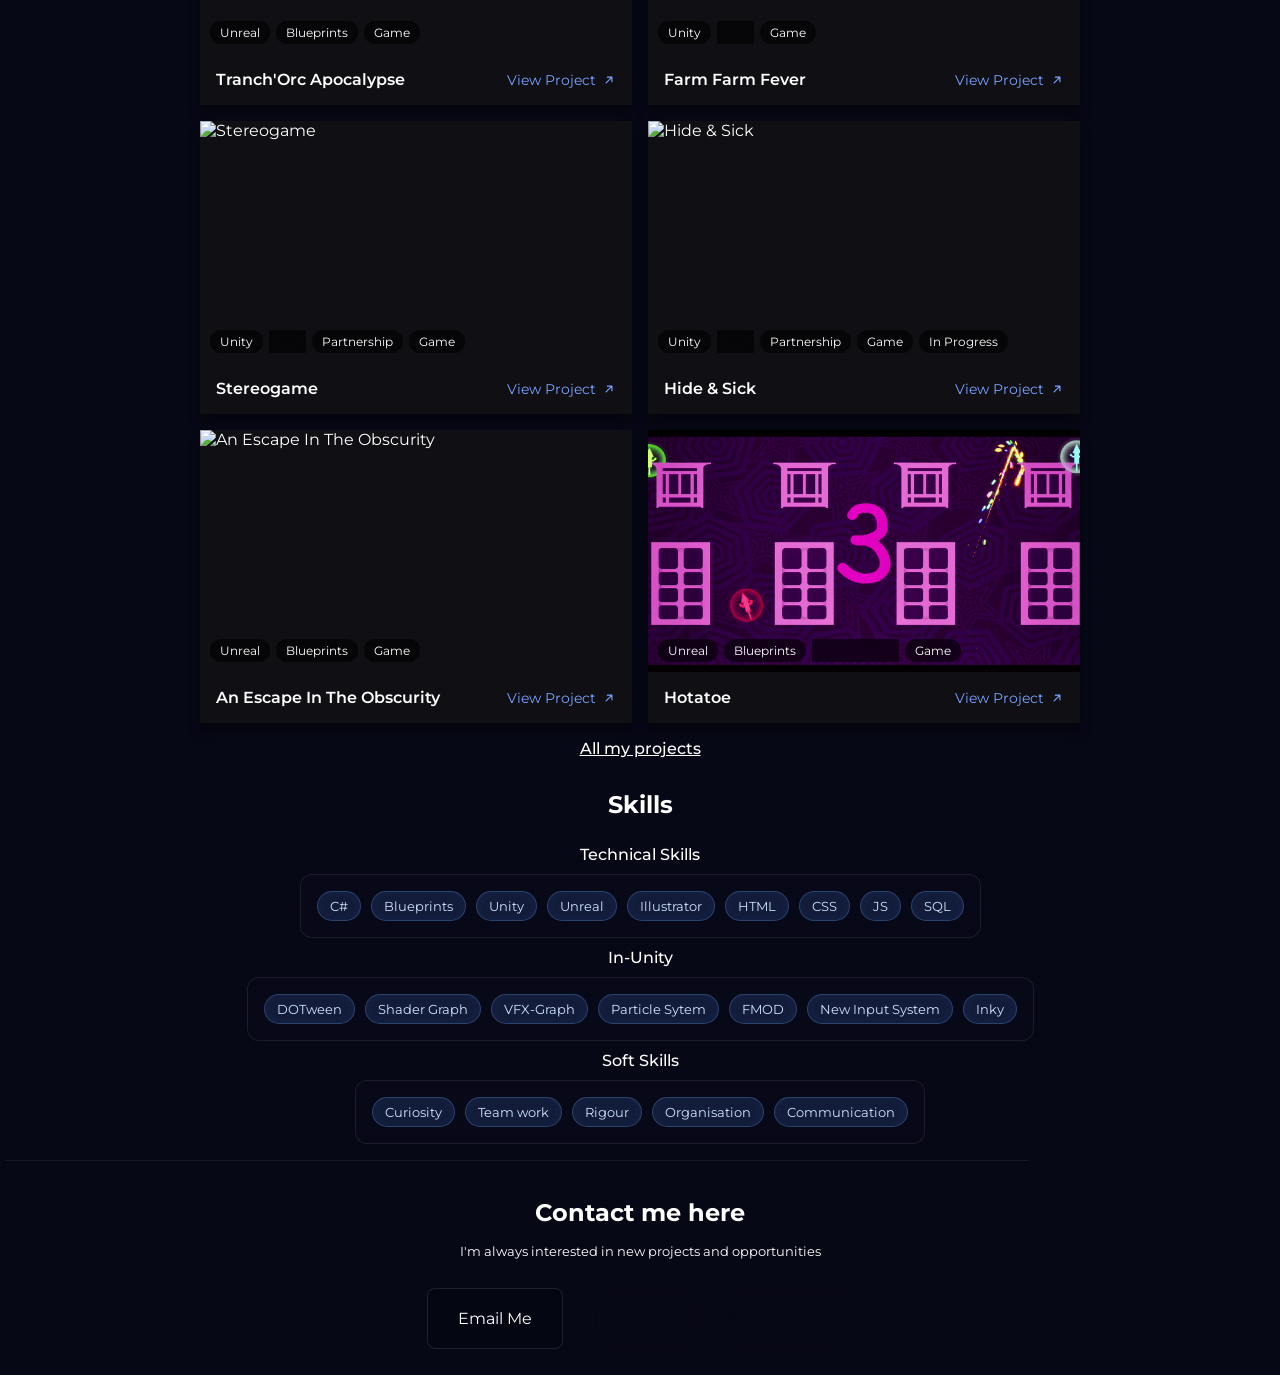
==== commit 4b733cfd: "added a project, more informations in projects" ====
--- a/index.html
+++ b/index.html
@@ -27,8 +27,6 @@
 
     <script defer>
 
-    // ── LangToggle inline (page principale, pas de renderPage sur projet) ──────
-
     const STORAGE_KEY = "portfolio-lang";
 
     function getCurrentLang() {
@@ -72,6 +70,8 @@
         filterEl.innerHTML = data.projects.filters.map((f, i) =>
             `<button data-filter="${f.value}"${i === 0 ? ' class="active"' : ''}>${f.label}</button>`
         ).join("");
+
+        document.getElementById("all-projects").textContent = data.projects.fullPage;
 
         // ── Skills ────────────────────────────────────────────────────────────
         document.getElementById("skills-title").textContent     = data.skills.title;
@@ -165,7 +165,7 @@
                         <svg width="256px" height="256px" viewBox="0 0 24 24" fill="none" xmlns="http://www.w3.org/2000/svg"><g id="SVGRepo_bgCarrier" stroke-width="0"></g><g id="SVGRepo_tracerCarrier" stroke-linecap="round" stroke-linejoin="round"></g><g id="SVGRepo_iconCarrier"> <path d="M20.9717 8C20.9717 8 16.9505 13 12.0005 13C7.05051 13 3.0293 8 3.0293 8M6.2 19H17.8C18.9201 19 19.4802 19 19.908 18.782C20.2843 18.5903 20.5903 18.2843 20.782 17.908C21 17.4802 21 16.9201 21 15.8V8.2C21 7.0799 21 6.51984 20.782 6.09202C20.5903 5.71569 20.2843 5.40973 19.908 5.21799C19.4802 5 18.9201 5 17.8 5H6.2C5.0799 5 4.51984 5 4.09202 5.21799C3.71569 5.40973 3.40973 5.71569 3.21799 6.09202C3 6.51984 3 7.07989 3 8.2V15.8C3 16.9201 3 17.4802 3.21799 17.908C3.40973 18.2843 3.71569 18.5903 4.09202 18.782C4.51984 19 5.07989 19 6.2 19Z" stroke="#ffffff" stroke-width="0.9359999999999999" stroke-linecap="round" stroke-linejoin="round"></path> </g></svg>
                     </a>
 
-                    <a href="https://elagmae.github.io/Portfolio/Resources/POUTHIER_Léa_CV.pdf">
+                    <a href="https://elagmae.github.io/Portfolio/Resources/PouthierLea_CV.pdf">
                         <svg width="256px" height="256px" viewBox="0 0 24.00 24.00" fill="none" xmlns="http://www.w3.org/2000/svg" transform="rotate(0)"><g id="SVGRepo_bgCarrier" stroke-width="0"></g><g id="SVGRepo_tracerCarrier" stroke-linecap="round" stroke-linejoin="round" stroke="#CCCCCC" stroke-width="0.048"></g><g id="SVGRepo_iconCarrier"> <path d="M13 9L15 15L17 9M10 15C9.06812 15 8.60218 15 8.23463 14.8478C7.74458 14.6448 7.35523 14.2554 7.15224 13.7654C7 13.3978 7 12.9319 7 12C7 11.0681 7 10.6022 7.15224 10.2346C7.35523 9.74458 7.74458 9.35523 8.23463 9.15224C8.60218 9 9.06812 9 10 9M7.2 20H16.8C17.9201 20 18.4802 20 18.908 19.782C19.2843 19.5903 19.5903 19.2843 19.782 18.908C20 18.4802 20 17.9201 20 16.8V7.2C20 6.0799 20 5.51984 19.782 5.09202C19.5903 4.71569 19.2843 4.40973 18.908 4.21799C18.4802 4 17.9201 4 16.8 4H7.2C6.0799 4 5.51984 4 5.09202 4.21799C4.71569 4.40973 4.40973 4.71569 4.21799 5.09202C4 5.51984 4 6.07989 4 7.2V16.8C4 17.9201 4 18.4802 4.21799 18.908C4.40973 19.2843 4.71569 19.5903 5.09202 19.782C5.51984 20 6.07989 20 7.2 20Z" stroke="#ffffff" stroke-width="1.032" stroke-linecap="round" stroke-linejoin="round"></path> </g></svg>
                     </a>
 
@@ -209,7 +209,7 @@
                 <svg width="256px" height="256px" viewBox="0 0 24 24" fill="none" xmlns="http://www.w3.org/2000/svg"><g id="SVGRepo_bgCarrier" stroke-width="0"></g><g id="SVGRepo_tracerCarrier" stroke-linecap="round" stroke-linejoin="round"></g><g id="SVGRepo_iconCarrier"> <path d="M20.9717 8C20.9717 8 16.9505 13 12.0005 13C7.05051 13 3.0293 8 3.0293 8M6.2 19H17.8C18.9201 19 19.4802 19 19.908 18.782C20.2843 18.5903 20.5903 18.2843 20.782 17.908C21 17.4802 21 16.9201 21 15.8V8.2C21 7.0799 21 6.51984 20.782 6.09202C20.5903 5.71569 20.2843 5.40973 19.908 5.21799C19.4802 5 18.9201 5 17.8 5H6.2C5.0799 5 4.51984 5 4.09202 5.21799C3.71569 5.40973 3.40973 5.71569 3.21799 6.09202C3 6.51984 3 7.07989 3 8.2V15.8C3 16.9201 3 17.4802 3.21799 17.908C3.40973 18.2843 3.71569 18.5903 4.09202 18.782C4.51984 19 5.07989 19 6.2 19Z" stroke="#ffffff" stroke-width="0.9359999999999999" stroke-linecap="round" stroke-linejoin="round"></path> </g></svg>
             </a>
 
-            <a href="https://elagmae.github.io/Portfolio/Resources/POUTHIER_Léa_CV.pdf">
+            <a href="Sources/Lea_Pouthier_CV.pdf" target="_blank">
                 <svg width="256px" height="256px" viewBox="0 0 24.00 24.00" fill="none" xmlns="http://www.w3.org/2000/svg" transform="rotate(0)"><g id="SVGRepo_bgCarrier" stroke-width="0"></g><g id="SVGRepo_tracerCarrier" stroke-linecap="round" stroke-linejoin="round" stroke="#CCCCCC" stroke-width="0.048"></g><g id="SVGRepo_iconCarrier"> <path d="M13 9L15 15L17 9M10 15C9.06812 15 8.60218 15 8.23463 14.8478C7.74458 14.6448 7.35523 14.2554 7.15224 13.7654C7 13.3978 7 12.9319 7 12C7 11.0681 7 10.6022 7.15224 10.2346C7.35523 9.74458 7.74458 9.35523 8.23463 9.15224C8.60218 9 9.06812 9 10 9M7.2 20H16.8C17.9201 20 18.4802 20 18.908 19.782C19.2843 19.5903 19.5903 19.2843 19.782 18.908C20 18.4802 20 17.9201 20 16.8V7.2C20 6.0799 20 5.51984 19.782 5.09202C19.5903 4.71569 19.2843 4.40973 18.908 4.21799C18.4802 4 17.9201 4 16.8 4H7.2C6.0799 4 5.51984 4 5.09202 4.21799C4.71569 4.40973 4.40973 4.71569 4.21799 5.09202C4 5.51984 4 6.07989 4 7.2V16.8C4 17.9201 4 18.4802 4.21799 18.908C4.40973 19.2843 4.71569 19.5903 5.09202 19.782C5.51984 20 6.07989 20 7.2 20Z" stroke="#ffffff" stroke-width="1.032" stroke-linecap="round" stroke-linejoin="round"></path> </g></svg>
             </a>
 
@@ -247,6 +247,15 @@
 
     <divider-horizontal style="width: 80%;"></divider-horizontal>
 
+    <h2 style="text-align:center; padding-top:1rem;">Demo Reel</h2>
+    <div class="video-container">
+    <video id="video" autoplay muted loop>
+        <source src="Sources/PouthierLea_DemoReel.mp4" type="video/mp4">
+    </video>
+    </div>
+
+    <divider-horizontal style="width: 80%;"></divider-horizontal>
+
     <projects id="projects">
 
         <h2 id="projects-title"></h2>
@@ -260,53 +269,62 @@
             <project-card class="active"
                 title="Racine"
                 image="Sources/Projects/Gifs/Racine.gif"
-                tags="Unity, C#, In Progress"
+                tags="Unity, C#, Game, Tools, In Progress"
                 link="Pages/Racine/index.html">
             </project-card>
 
             <project-card class="active"
                 title="Magical Music Arena"
                 image="Sources/Projects/Gifs/MMA.gif"
-                tags="Unity, C#"
+                tags="Unity, C#, Game, Tools"
                 link="Pages/MMA/index.html">
             </project-card>
 
             <project-card class="active"
                 title="Tranch'Orc Apocalypse"
                 image="Sources/Projects/Gifs/TranchOrc.gif"
-                tags="Unreal, Blueprints"
+                tags="Unreal, Blueprints, Game"
                 link="Pages/TranchOrc/index.html">           
             </project-card>
 
             <project-card class="active"
                 title="Farm Farm Fever"
                 image="Sources/Projects/Gifs/FFF.gif"
-                tags="Unity, C#"
+                tags="Unity, C#, Game"
                 link="Pages/FFF/index.html">           
             </project-card>
 
             <project-card class="active"
                 title="Stereogame"
                 image="Sources/Projects/Gifs/Stereogame.gif"
-                tags="Unity, C#, Partnership"
+                tags="Unity, C#, Partnership, Game"
                 link="Pages/Stereogame/index.html">           
             </project-card>
 
             <project-card class="active"
                 title="Hide & Sick"
                 image="Sources/Projects/Gifs/HideAndSick.gif"
-                tags="Unity, C#, Partnership, In Progress"
+                tags="Unity, C#, Partnership, Game, In Progress"
                 link="Pages/HideAndSick/index.html">
             </project-card>
             
-            <!-- <project-card class="active"
+            <project-card class="active"
                 title="An Escape In The Obscurity"
                 image="Sources/Projects/Gifs/AnEscapeInTheObscurity.gif"
-                tags="Unreal, Blueprints"
+                tags="Unreal, Blueprints, Game"
                 link="Pages/AnEscapeInTheObscurity/index.html">           
-            </project-card> -->
+            </project-card>
+
+            <project-card class="active"
+                title="Hotatoe"
+                image="Sources/Projects/Gifs/Hotatoe.gif"
+                tags="Unreal, Blueprints, Multiplayer, Game"
+                link="Pages/Hotatoe/index.html">           
+            </project-card>
 
         </projects-grid>
+
+        <a href="all-projects.html"><h4 id="all-projects" style="text-align:center;"></h4></a>
 
     </projects>
 
@@ -316,6 +334,9 @@
 
         <h4 id="skills-technical"></h4>
         <skill-set tags="C#, Blueprints, Unity, Unreal, Illustrator, HTML, CSS, JS, SQL"></skill-set>
+
+        <h4>In-Unity</h4>
+        <skill-set  tags="DOTween, Shader Graph, VFX-Graph, Particle Sytem, FMOD, New Input System, Inky"></skill-set>
 
         <h4 id="skills-soft"></h4>
         <skill-set id="skills-soft-set"></skill-set>
--- a/CSS/general.css
+++ b/CSS/general.css
@@ -147,4 +147,14 @@
     transform: translateY(-5px);
 }
 
+video
+{
+    display:block;
+    padding:1rem;
+    width:70%;
+    height:auto;
+    justify-self:center;
+    size:cover;
+}
+
 /* #endregion Reusables */
--- a/CSS/hero-page.css
+++ b/CSS/hero-page.css
@@ -16,4 +16,11 @@
 {
     display:block;
     padding:1rem;
+}
+
+#about-content
+{
+    display:block;
+    width:75%;
+    justify-self:center;
 }
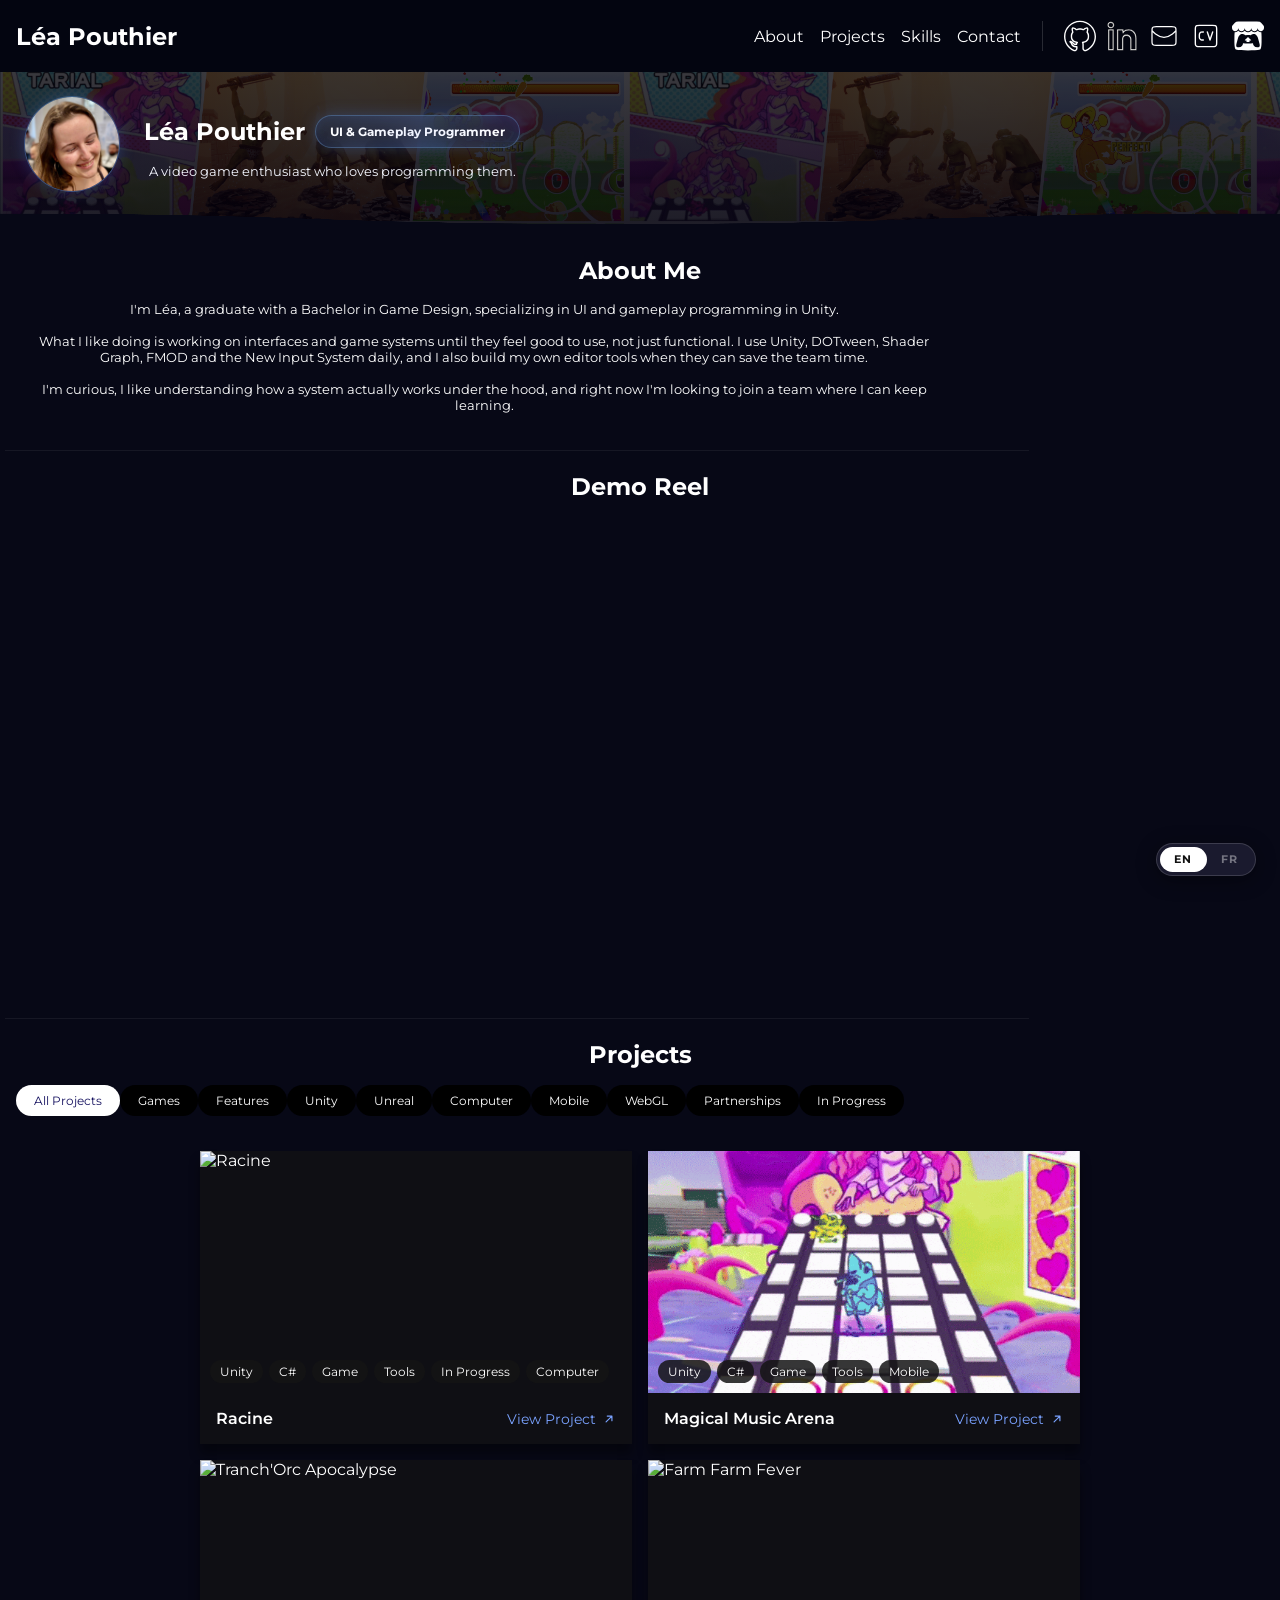
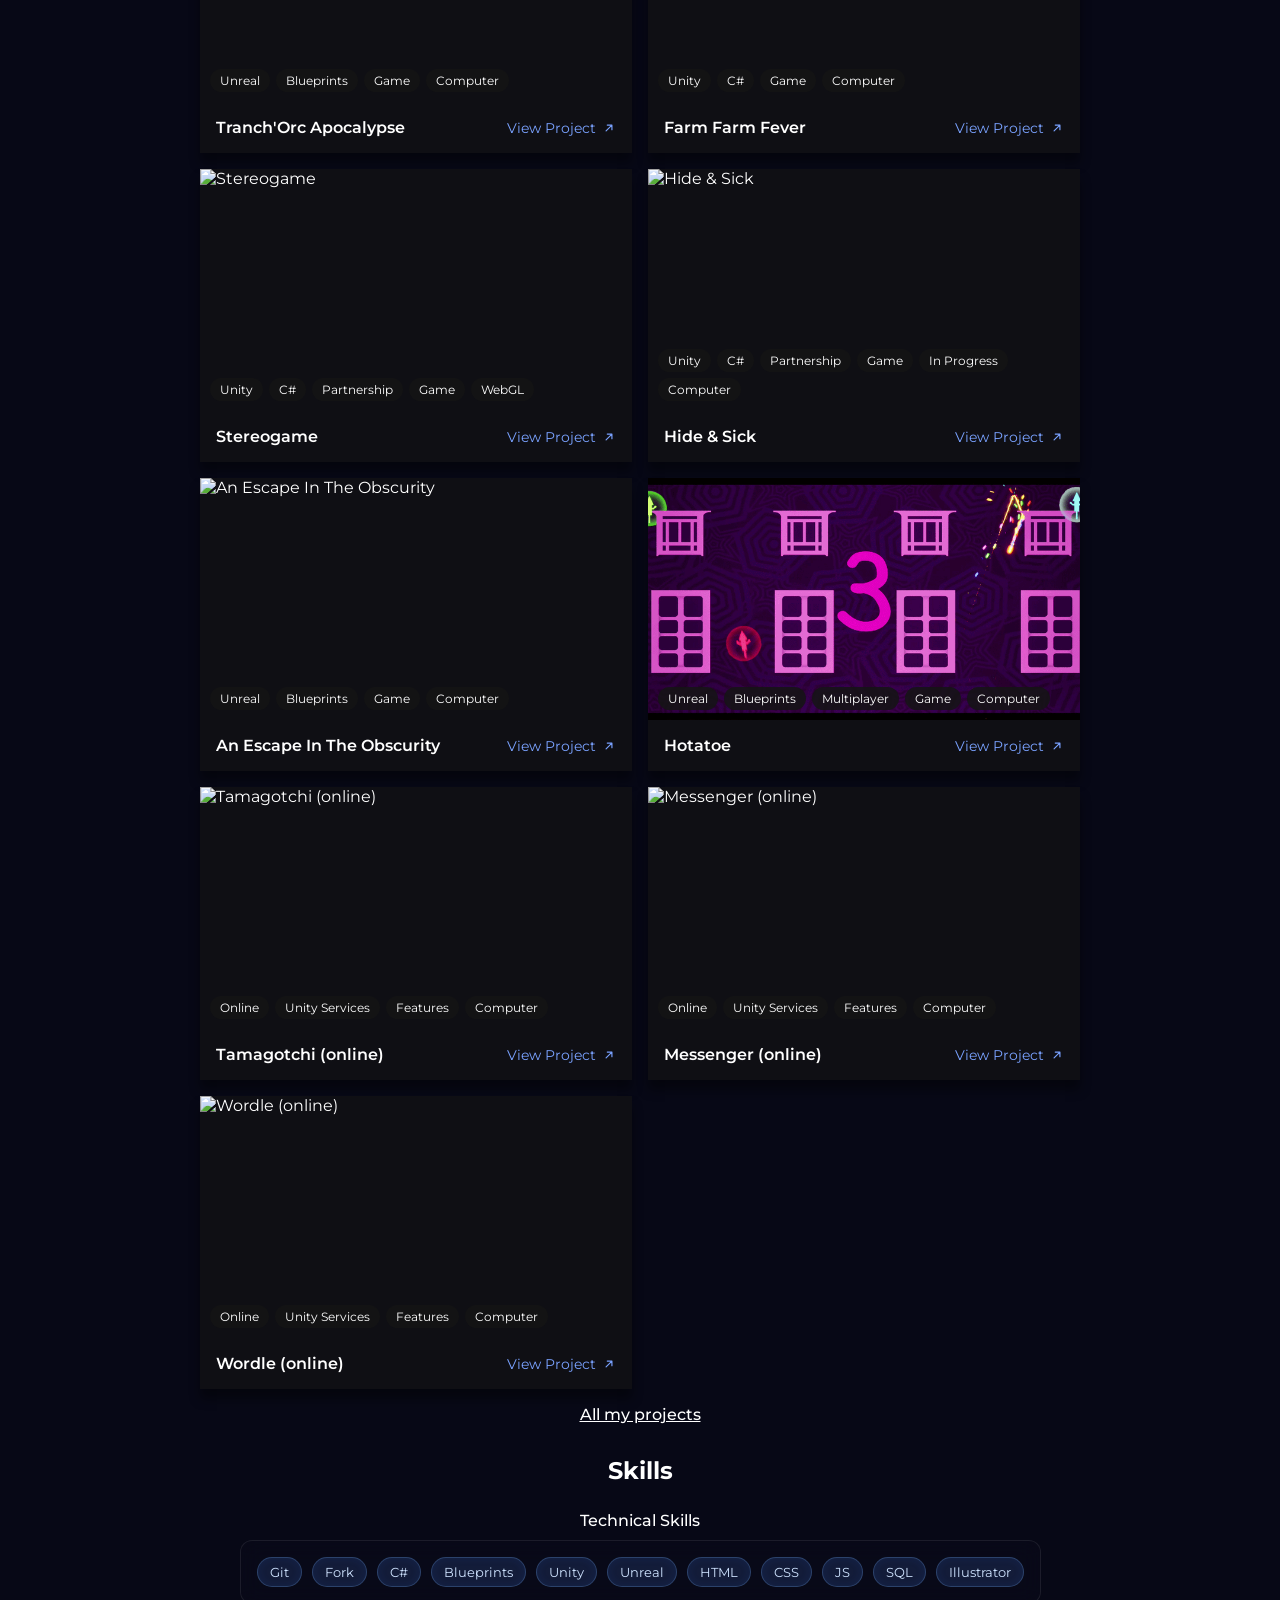
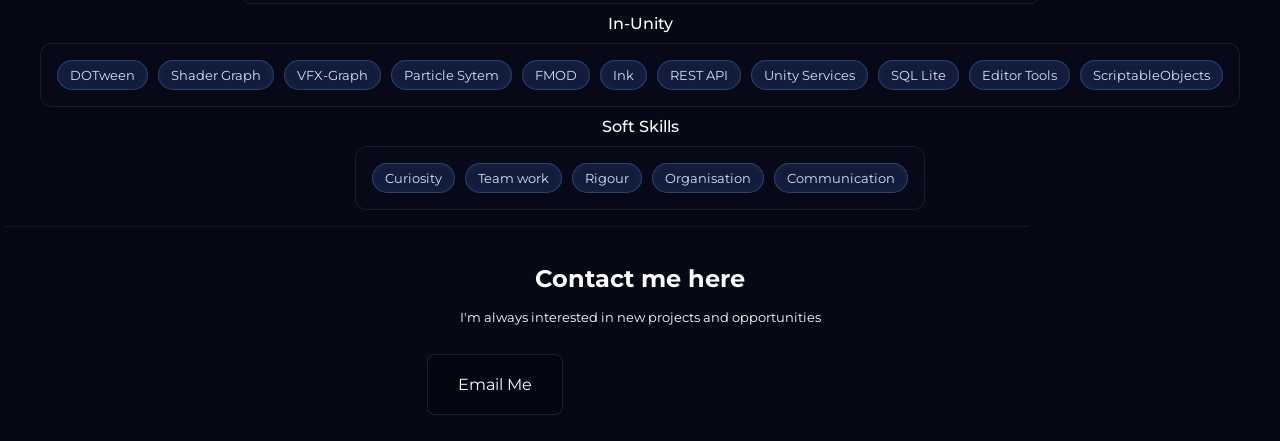
==== commit 4302445b: "added projects + tried optimisation" ====
--- a/index.html
+++ b/index.html
@@ -248,11 +248,14 @@
     <divider-horizontal style="width: 80%;"></divider-horizontal>
 
     <h2 style="text-align:center; padding-top:1rem;">Demo Reel</h2>
-    <div class="video-container">
-    <video id="video" autoplay muted loop>
+    <video id="video"     
+    autoplay
+    muted
+    loop
+    playsinline
+    preload="metadata">
         <source src="Sources/PouthierLea_DemoReel.mp4" type="video/mp4">
     </video>
-    </div>
 
     <divider-horizontal style="width: 80%;"></divider-horizontal>
 
@@ -269,59 +272,80 @@
             <project-card class="active"
                 title="Racine"
                 image="Sources/Projects/Gifs/Racine.gif"
-                tags="Unity, C#, Game, Tools, In Progress"
+                tags="Unity, C#, Game, Tools, In Progress, Computer"
                 link="Pages/Racine/index.html">
             </project-card>
 
             <project-card class="active"
                 title="Magical Music Arena"
                 image="Sources/Projects/Gifs/MMA.gif"
-                tags="Unity, C#, Game, Tools"
+                tags="Unity, C#, Game, Tools, Mobile"
                 link="Pages/MMA/index.html">
             </project-card>
 
             <project-card class="active"
                 title="Tranch'Orc Apocalypse"
                 image="Sources/Projects/Gifs/TranchOrc.gif"
-                tags="Unreal, Blueprints, Game"
+                tags="Unreal, Blueprints, Game, Computer"
                 link="Pages/TranchOrc/index.html">           
             </project-card>
 
             <project-card class="active"
                 title="Farm Farm Fever"
                 image="Sources/Projects/Gifs/FFF.gif"
-                tags="Unity, C#, Game"
+                tags="Unity, C#, Game, Computer"
                 link="Pages/FFF/index.html">           
             </project-card>
 
             <project-card class="active"
                 title="Stereogame"
                 image="Sources/Projects/Gifs/Stereogame.gif"
-                tags="Unity, C#, Partnership, Game"
+                tags="Unity, C#, Partnership, Game, WebGL"
                 link="Pages/Stereogame/index.html">           
             </project-card>
 
             <project-card class="active"
                 title="Hide & Sick"
                 image="Sources/Projects/Gifs/HideAndSick.gif"
-                tags="Unity, C#, Partnership, Game, In Progress"
+                tags="Unity, C#, Partnership, Game, In Progress, Computer"
                 link="Pages/HideAndSick/index.html">
             </project-card>
             
             <project-card class="active"
                 title="An Escape In The Obscurity"
                 image="Sources/Projects/Gifs/AnEscapeInTheObscurity.gif"
-                tags="Unreal, Blueprints, Game"
+                tags="Unreal, Blueprints, Game, Computer"
                 link="Pages/AnEscapeInTheObscurity/index.html">           
             </project-card>
 
             <project-card class="active"
                 title="Hotatoe"
                 image="Sources/Projects/Gifs/Hotatoe.gif"
-                tags="Unreal, Blueprints, Multiplayer, Game"
+                tags="Unreal, Blueprints, Multiplayer, Game, Computer"
                 link="Pages/Hotatoe/index.html">           
             </project-card>
 
+            <project-card class="active"
+                title="Tamagotchi (online)"
+                image="Sources/Projects/Gifs/Tamagotchi.gif"
+                tags="Online, Unity Services, Features, Computer"
+                link="Pages/Tamagotchi/index.html">           
+            </project-card>
+
+            <project-card class="active"
+                title="Messenger (online)"
+                image="Sources/Projects/Gifs/Messenger.gif"
+                tags="Online, Unity Services, Features, Computer"
+                link="Pages/Messenger/index.html">           
+            </project-card>
+
+            <project-card class="active"
+                title="Wordle (online)"
+                image="Sources/Projects/Gifs/Wordle.gif"
+                tags="Online, Unity Services, Features, Computer"
+                link="Pages/Wordle/index.html">           
+            </project-card>
+
         </projects-grid>
 
         <a href="all-projects.html"><h4 id="all-projects" style="text-align:center;"></h4></a>
@@ -333,10 +357,10 @@
         <h2 id="skills-title"></h2>
 
         <h4 id="skills-technical"></h4>
-        <skill-set tags="C#, Blueprints, Unity, Unreal, Illustrator, HTML, CSS, JS, SQL"></skill-set>
+        <skill-set tags="Git, Fork, C#, Blueprints, Unity, Unreal, HTML, CSS, JS, SQL, Illustrator"></skill-set>
 
         <h4>In-Unity</h4>
-        <skill-set  tags="DOTween, Shader Graph, VFX-Graph, Particle Sytem, FMOD, New Input System, Inky"></skill-set>
+        <skill-set  tags="DOTween, Shader Graph, VFX-Graph, Particle Sytem, FMOD, Ink, REST API, Unity Services, SQL Lite, Editor Tools, ScriptableObjects"></skill-set>
 
         <h4 id="skills-soft"></h4>
         <skill-set id="skills-soft-set"></skill-set>
--- a/CSS/general.css
+++ b/CSS/general.css
@@ -147,14 +147,14 @@
     transform: translateY(-5px);
 }
 
-video
+video 
 {
-    display:block;
-    padding:1rem;
-    width:70%;
-    height:auto;
-    justify-self:center;
-    size:cover;
+    display: block !important;
+    width: 70% !important;
+    margin: 0 auto !important;
+    padding-top:2rem !important;
+    padding-bottom:2rem !important;
+    height: auto !important;
 }
 
 /* #endregion Reusables */
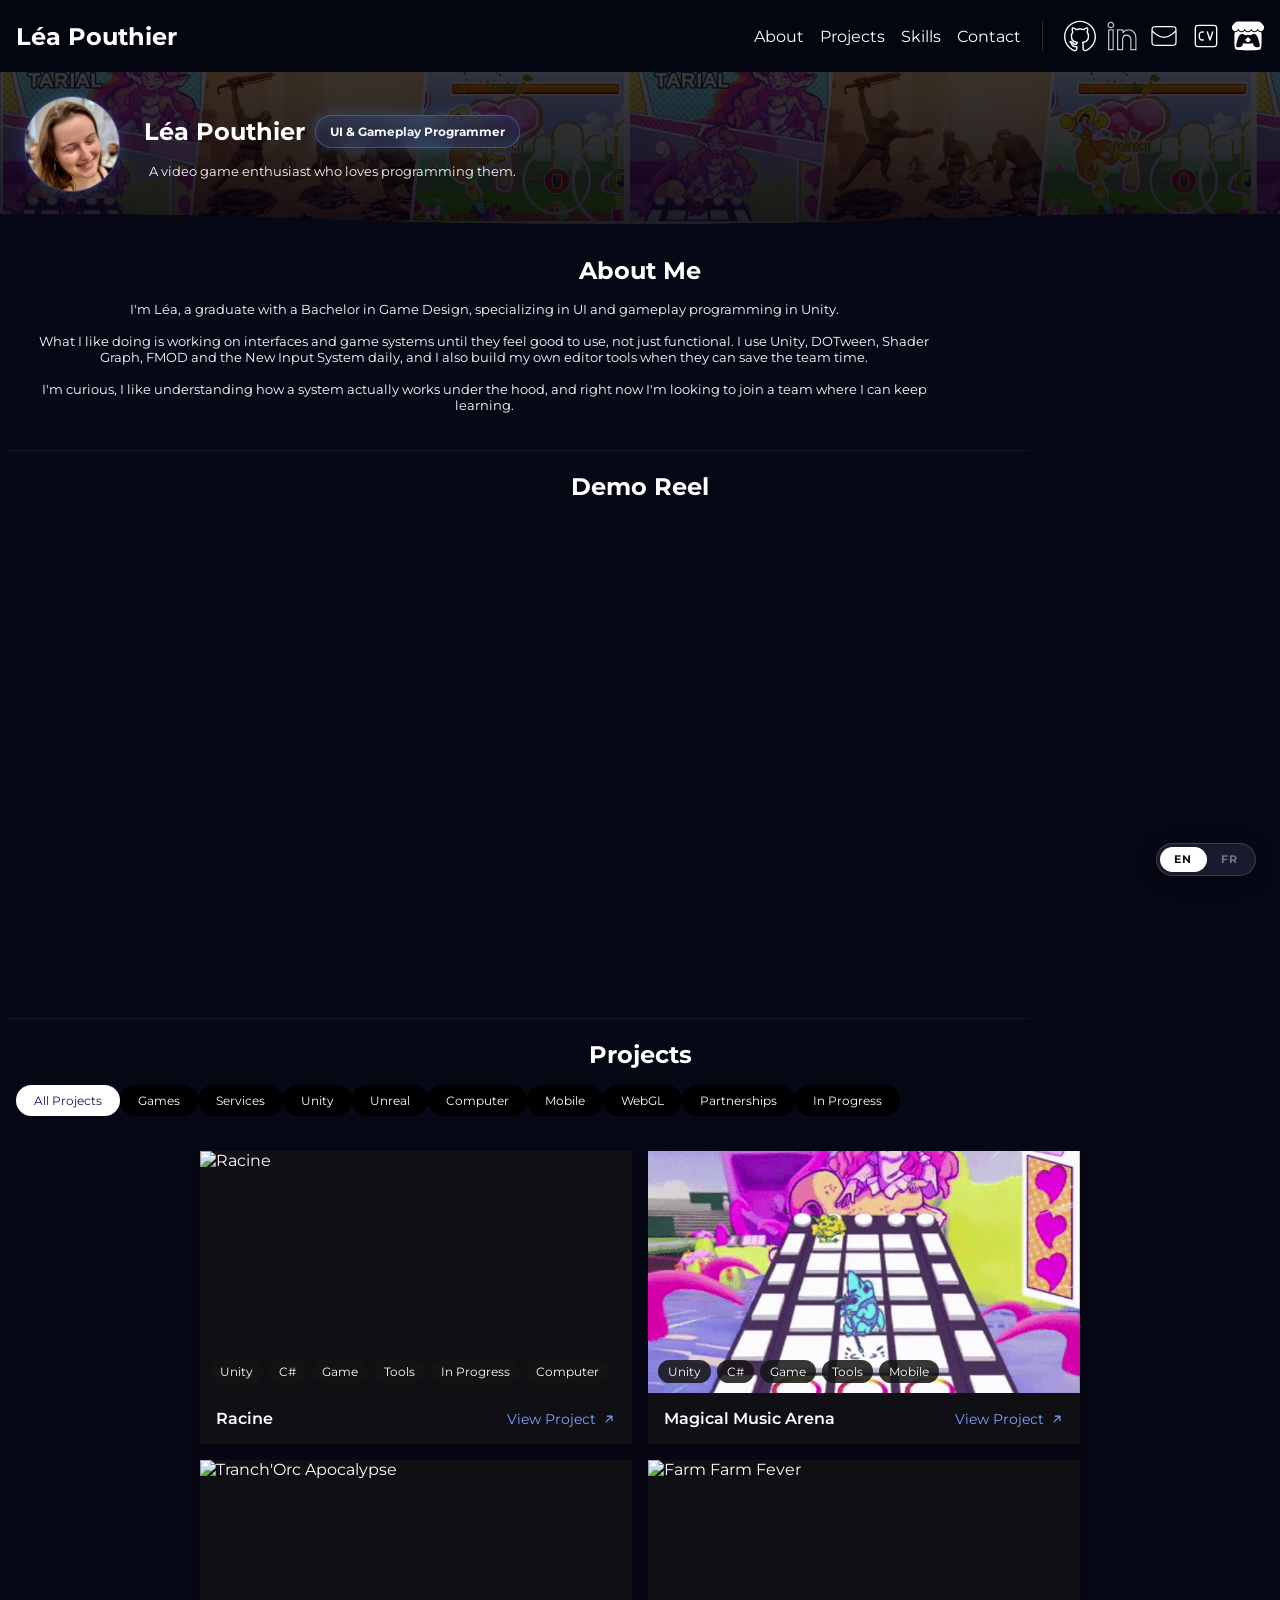
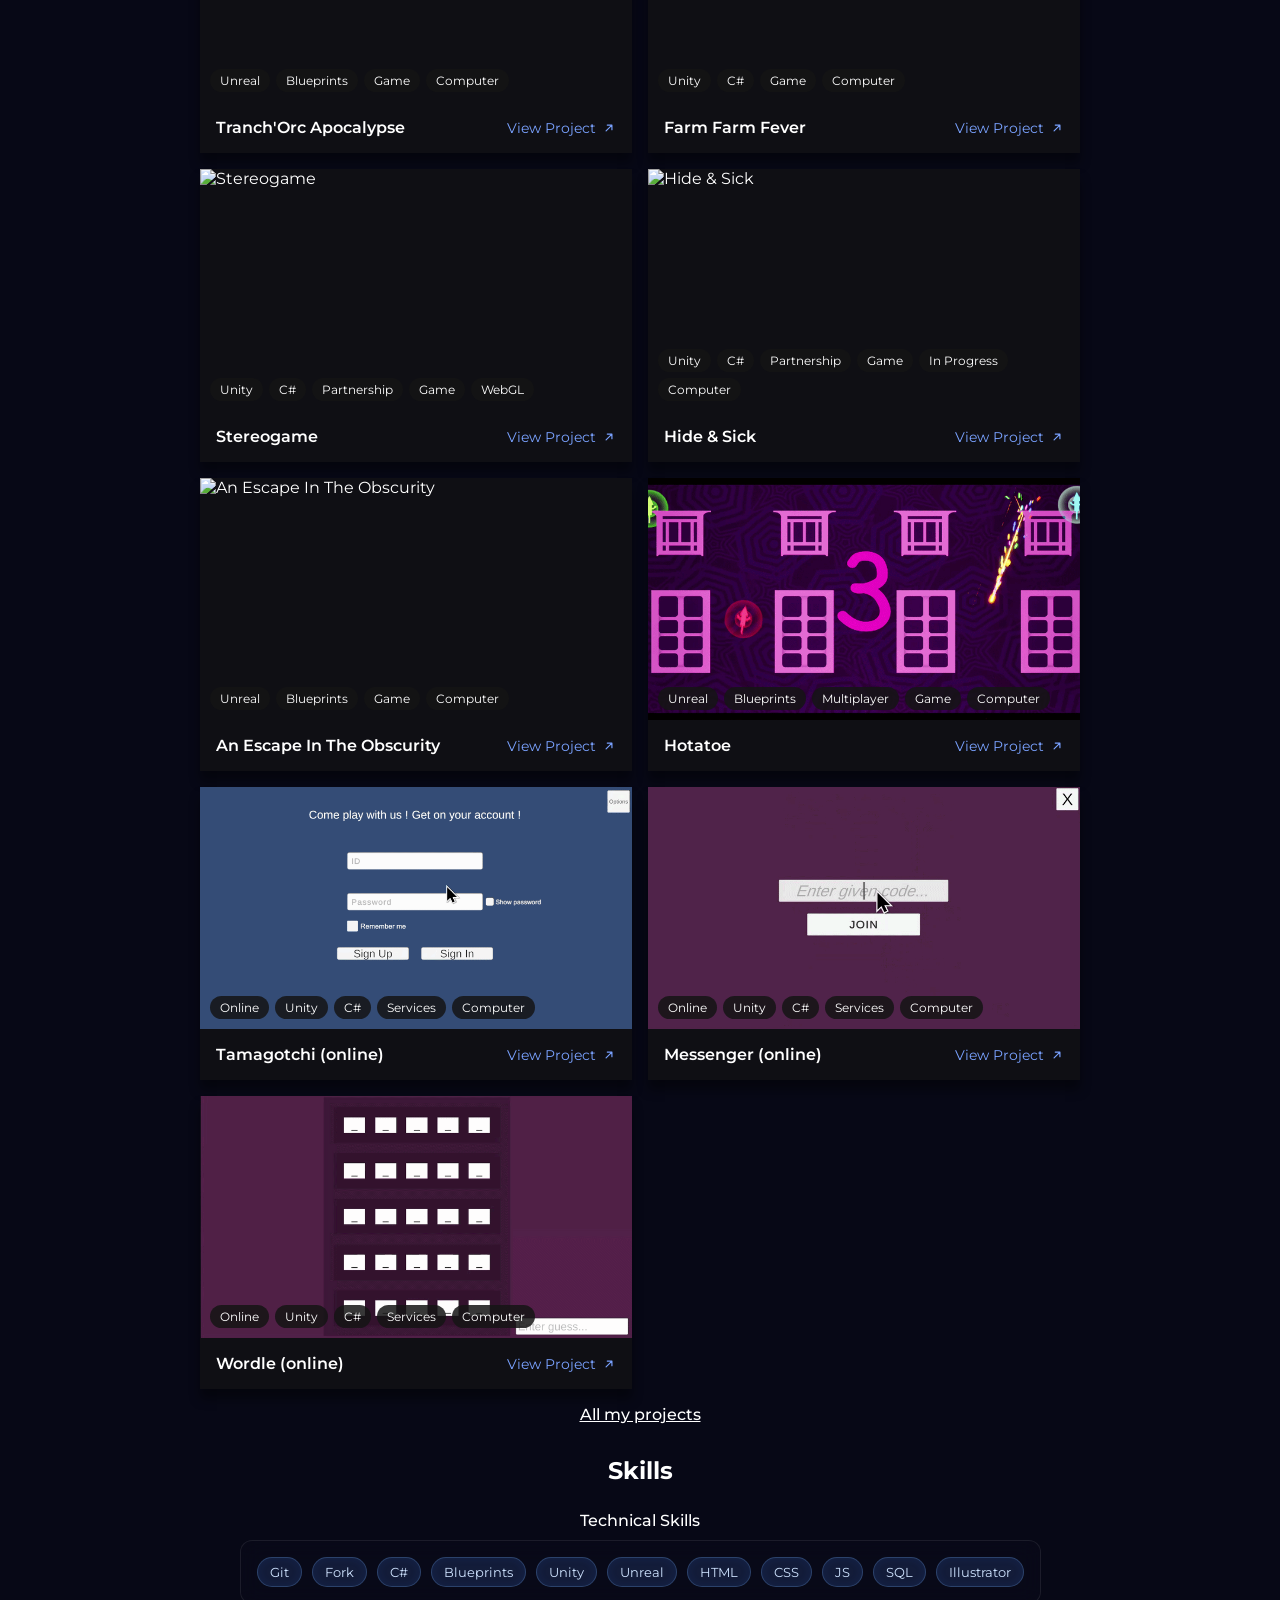
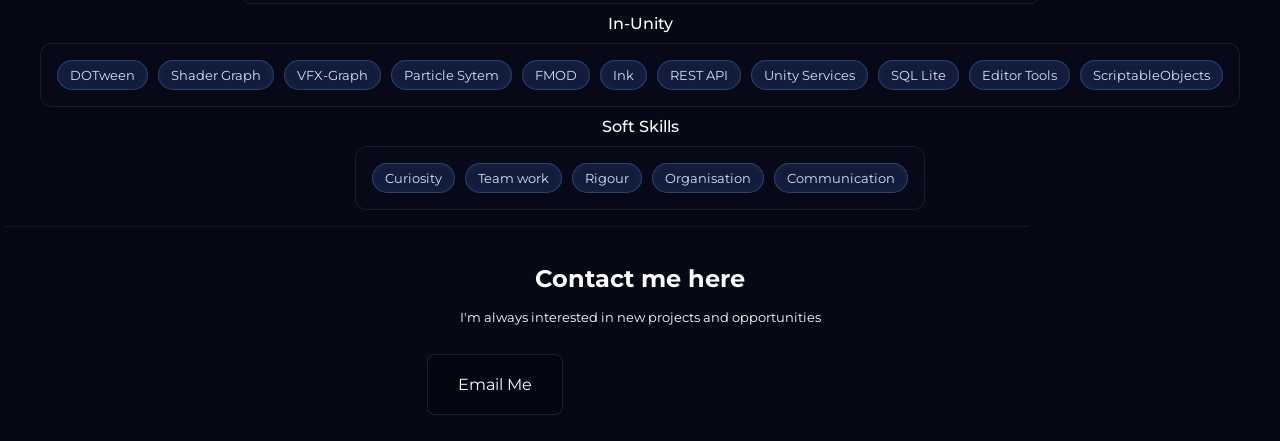
==== commit 1be3cbe5: "added all showed projects" ====
--- a/index.html
+++ b/index.html
@@ -328,21 +328,21 @@
             <project-card class="active"
                 title="Tamagotchi (online)"
                 image="Sources/Projects/Gifs/Tamagotchi.gif"
-                tags="Online, Unity Services, Features, Computer"
+                tags="Online, Unity, C#, Services, Computer"
                 link="Pages/Tamagotchi/index.html">           
             </project-card>
 
             <project-card class="active"
                 title="Messenger (online)"
                 image="Sources/Projects/Gifs/Messenger.gif"
-                tags="Online, Unity Services, Features, Computer"
+                tags="Online, Unity, C#,Services, Computer"
                 link="Pages/Messenger/index.html">           
             </project-card>
 
             <project-card class="active"
                 title="Wordle (online)"
                 image="Sources/Projects/Gifs/Wordle.gif"
-                tags="Online, Unity Services, Features, Computer"
+                tags="Online, Unity, C#,Services, Computer"
                 link="Pages/Wordle/index.html">           
             </project-card>
 
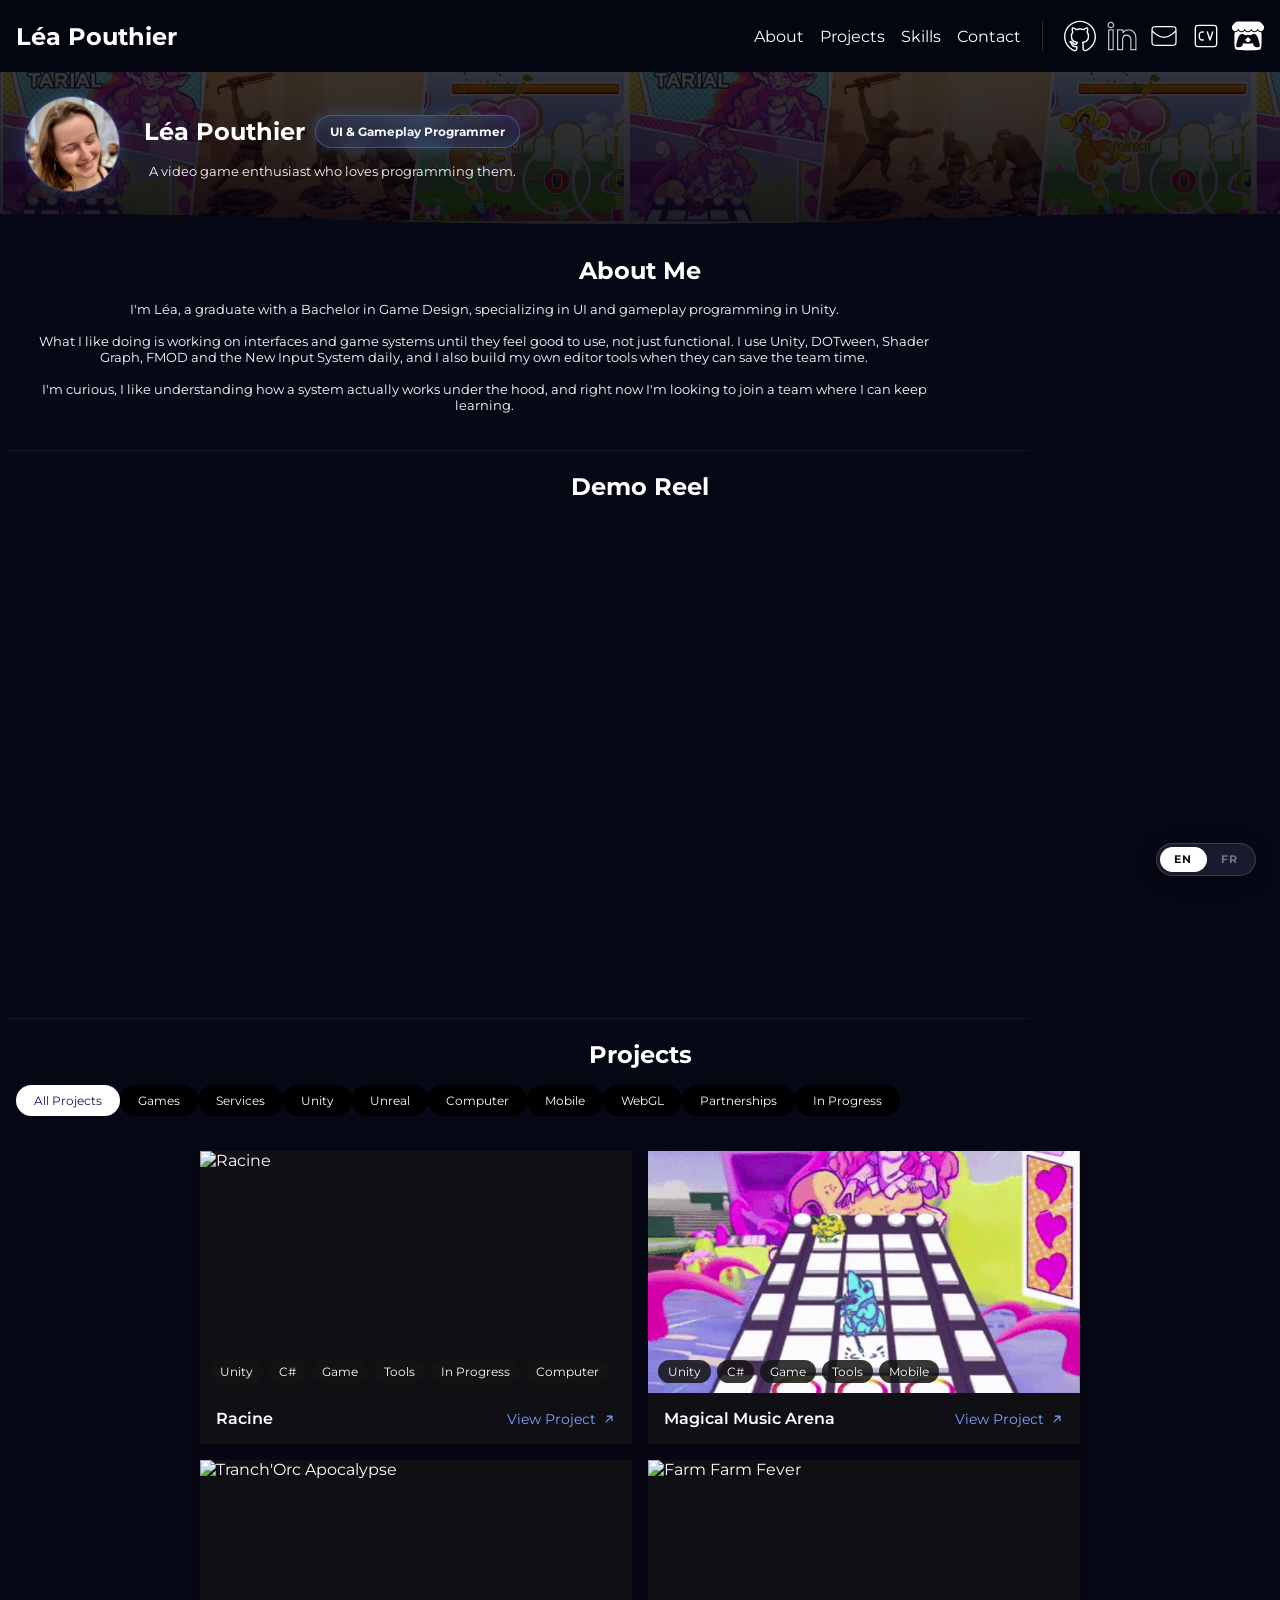
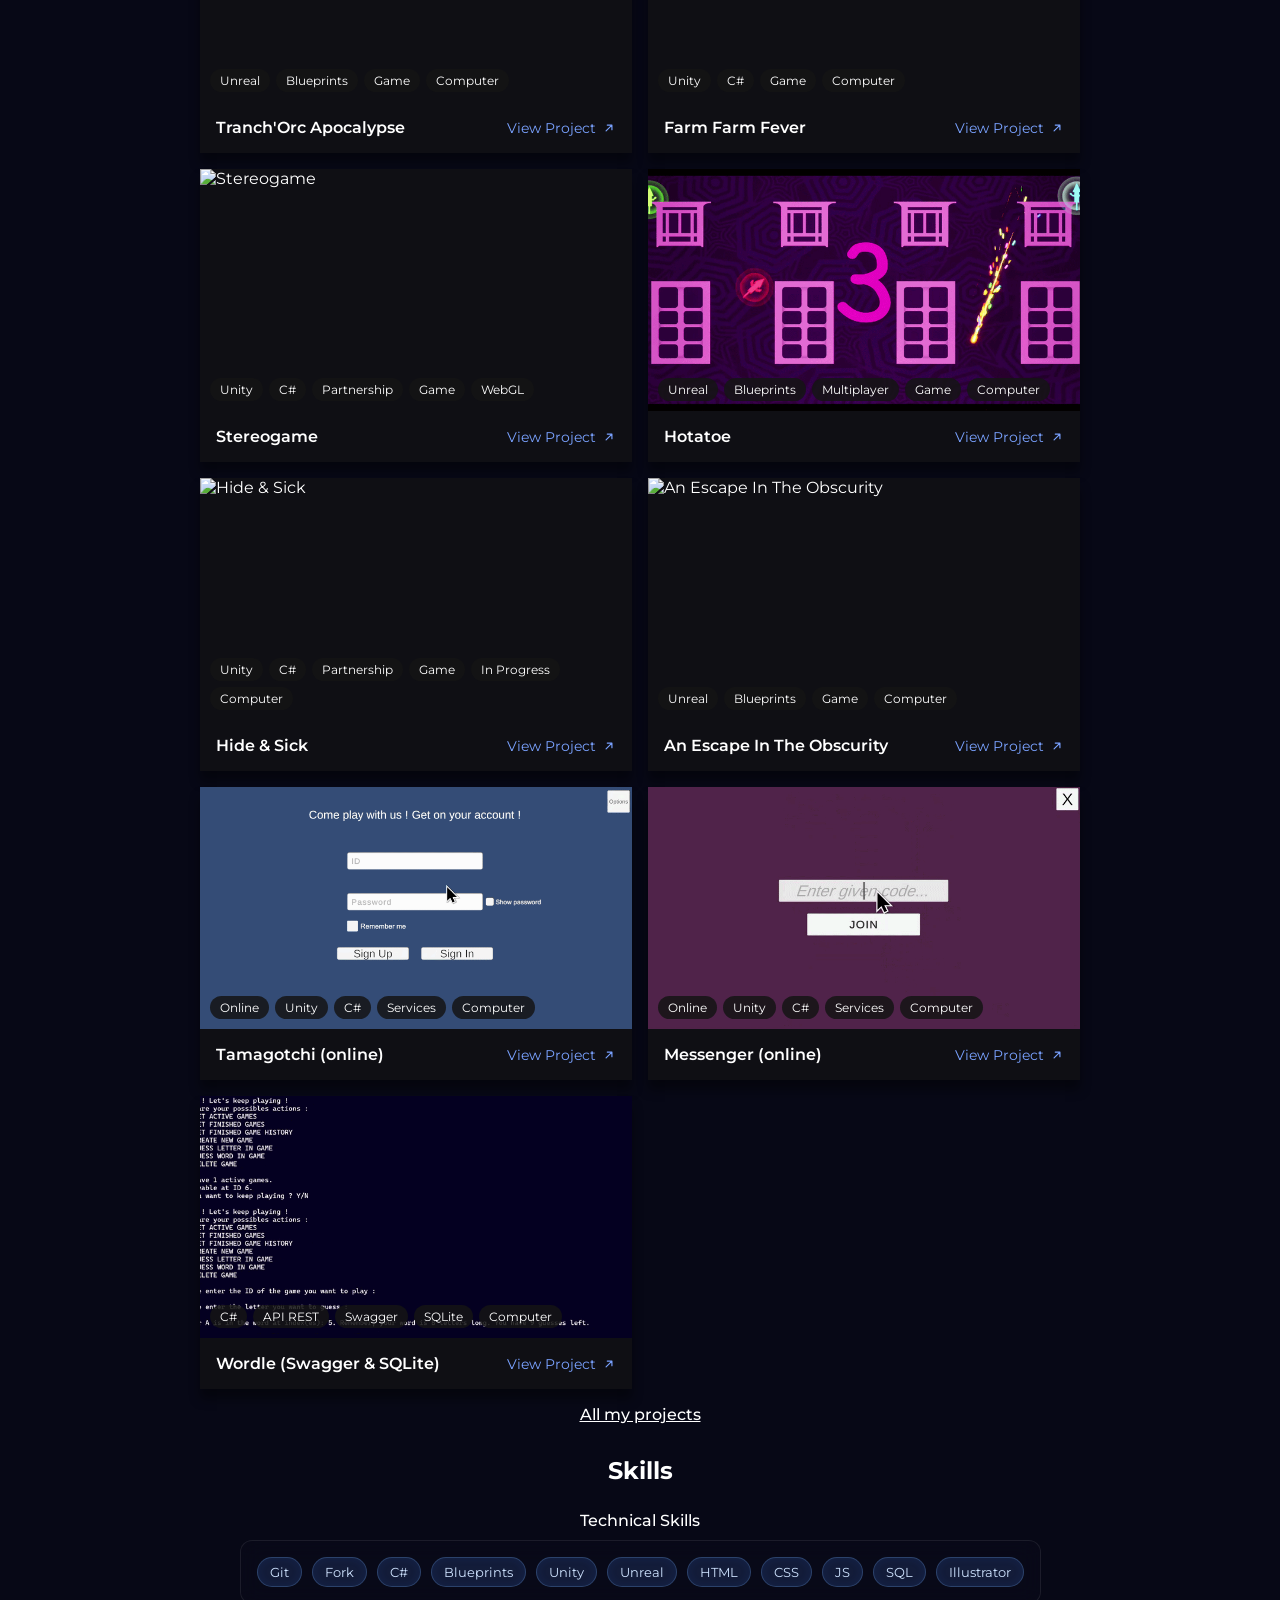
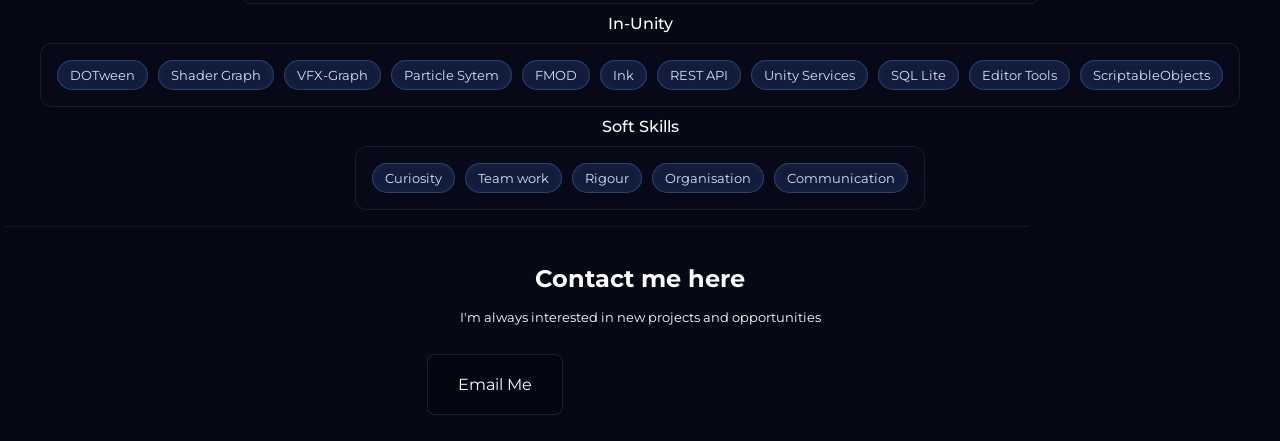
==== commit adf04149: "added swagger project" ====
--- a/index.html
+++ b/index.html
@@ -305,6 +305,13 @@
             </project-card>
 
             <project-card class="active"
+                title="Hotatoe"
+                image="Sources/Projects/Gifs/Hotatoe.gif"
+                tags="Unreal, Blueprints, Multiplayer, Game, Computer"
+                link="Pages/Hotatoe/index.html">           
+            </project-card>
+
+            <project-card class="active"
                 title="Hide & Sick"
                 image="Sources/Projects/Gifs/HideAndSick.gif"
                 tags="Unity, C#, Partnership, Game, In Progress, Computer"
@@ -319,13 +326,6 @@
             </project-card>
 
             <project-card class="active"
-                title="Hotatoe"
-                image="Sources/Projects/Gifs/Hotatoe.gif"
-                tags="Unreal, Blueprints, Multiplayer, Game, Computer"
-                link="Pages/Hotatoe/index.html">           
-            </project-card>
-
-            <project-card class="active"
                 title="Tamagotchi (online)"
                 image="Sources/Projects/Gifs/Tamagotchi.gif"
                 tags="Online, Unity, C#, Services, Computer"
@@ -340,10 +340,10 @@
             </project-card>
 
             <project-card class="active"
-                title="Wordle (online)"
-                image="Sources/Projects/Gifs/Wordle.gif"
-                tags="Online, Unity, C#,Services, Computer"
-                link="Pages/Wordle/index.html">           
+                title="Wordle (Swagger & SQLite)"
+                image="Sources/Projects/Gifs/WordleSwagger.gif"
+                tags="C#, API REST, Swagger, SQLite, Computer"
+                link="Pages/WordleSwagger/index.html">           
             </project-card>
 
         </projects-grid>
